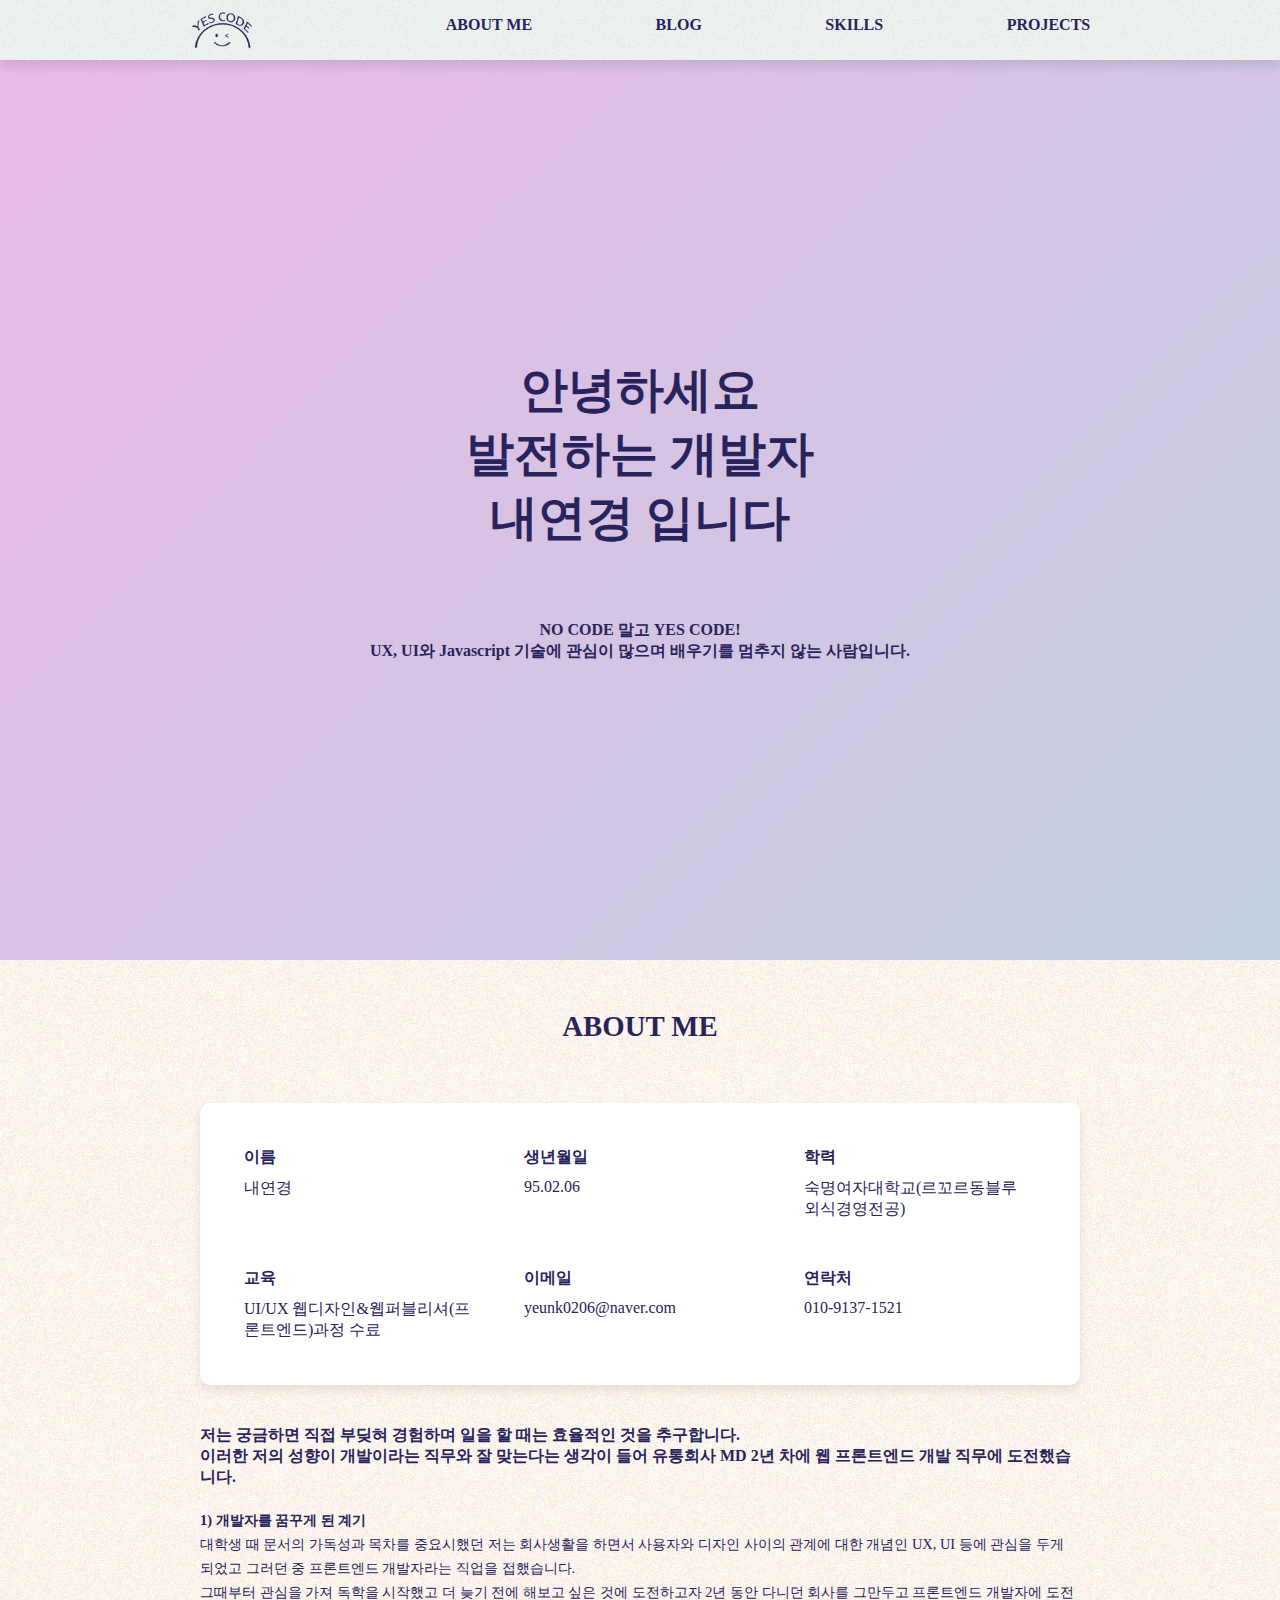
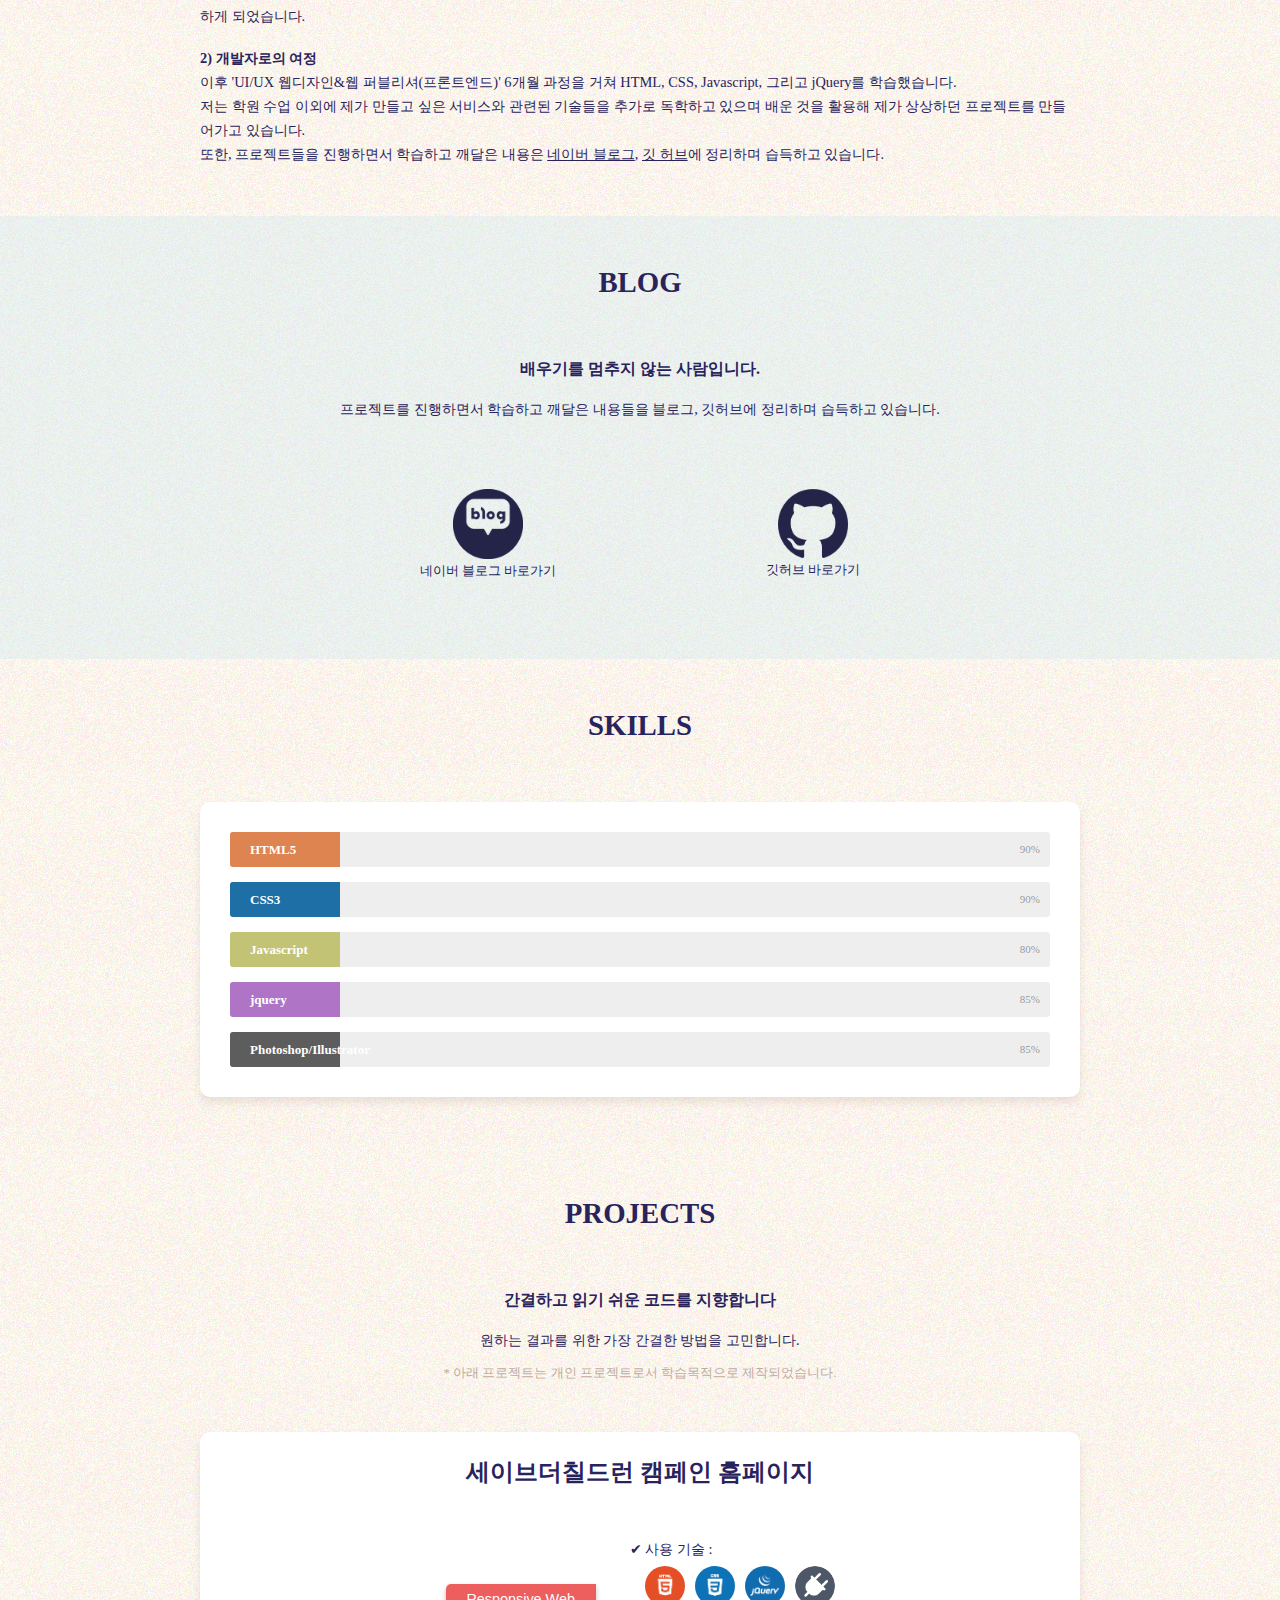
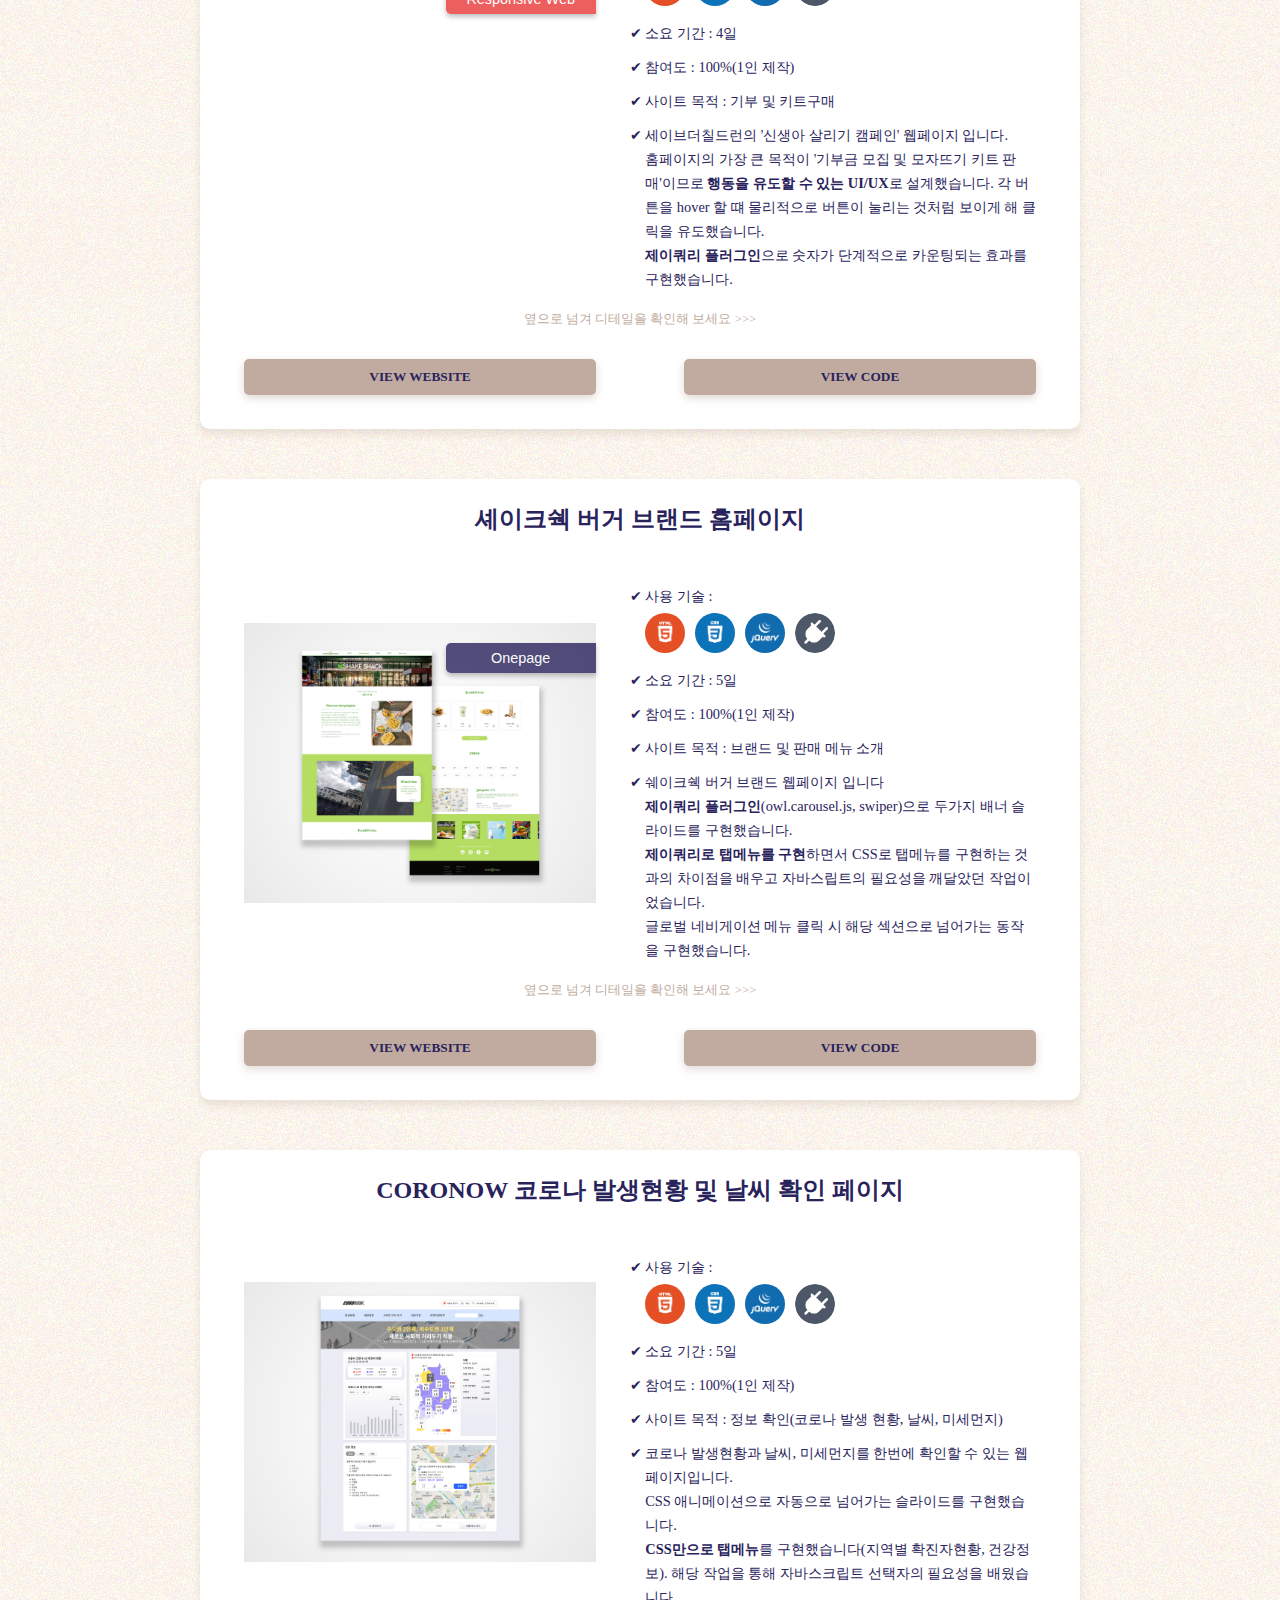
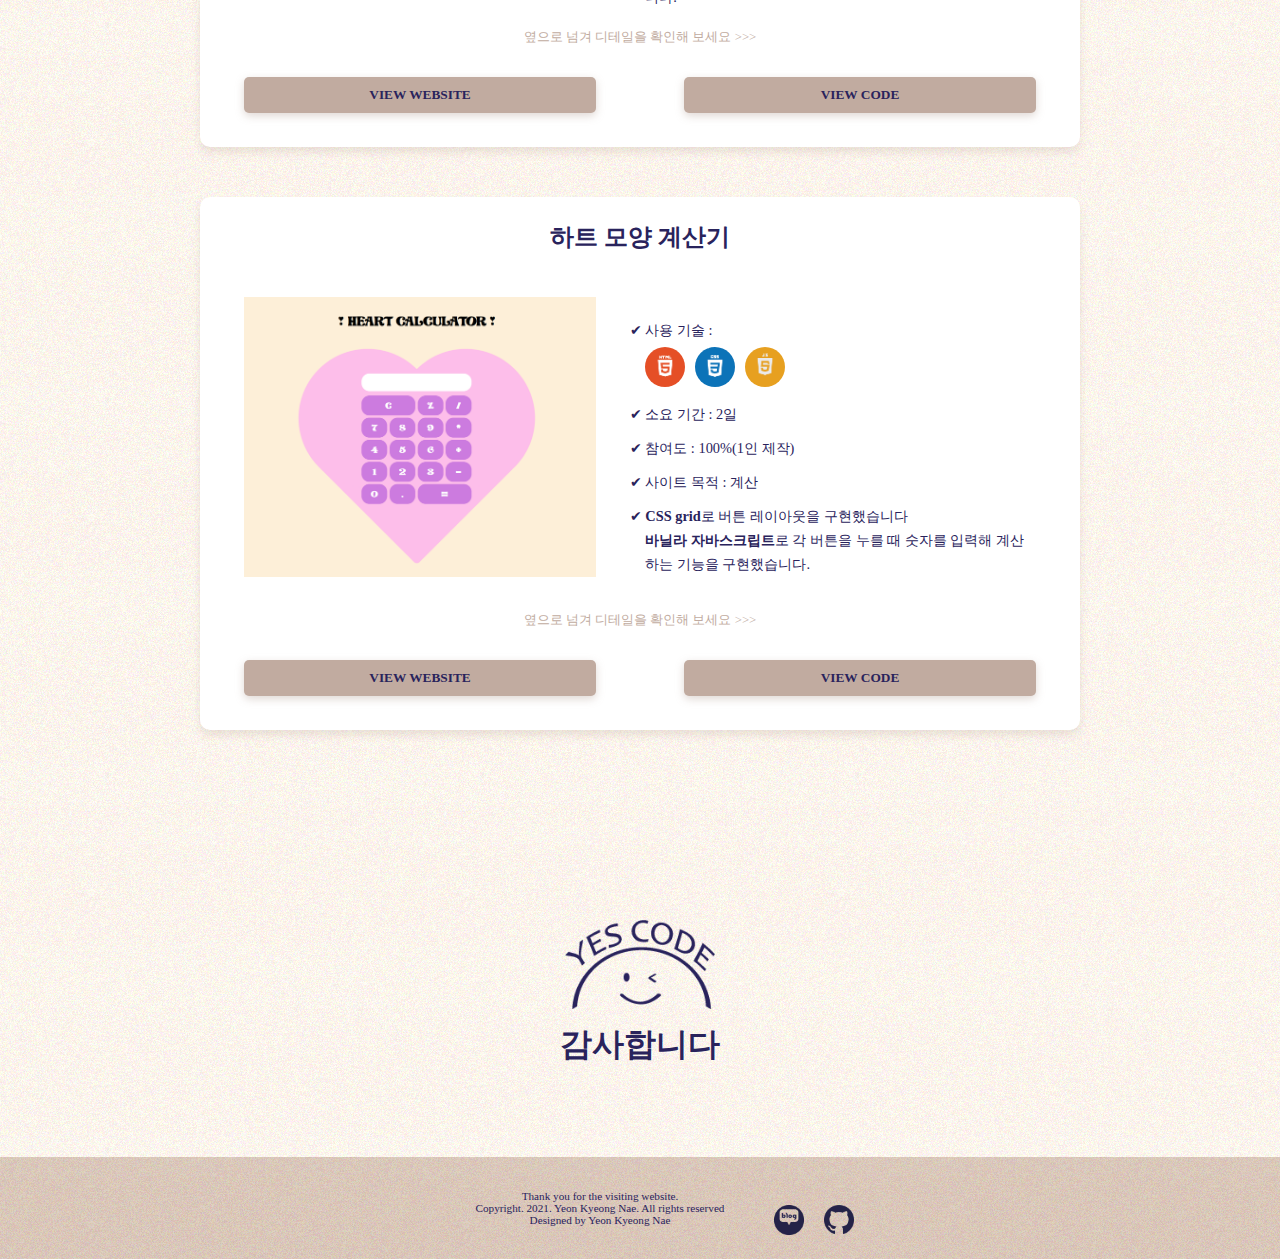
==== index.html @ 3fe2ea47 "Add files via upload" ====
<!DOCTYPE html>
<html lang="en">
<head>
    <meta charset="UTF-8">
    <meta http-equiv="X-UA-Compatible" content="IE=edge">
    <meta name="viewport" content="width=device-width, initial-scale=1.0">
    <title>YESCODE-Portfolio</title>
    <link rel="shortcut icon" href="img/logo/favicon.png">
    <link rel="stylesheet" href="css/header_footer.css">
    <link rel="stylesheet" href="css/style.css">
    <link rel="stylesheet" href="https://cdnjs.cloudflare.com/ajax/libs/font-awesome/5.8.2/css/all.min.css"/>
    <link rel="stylesheet" href="css/swiper-bundle.min.css">
</head>
<body>
    <header id="headerWrap">
		<nav id="gnbWrap">
			<a href="#"><img src="img/logo/logo.png" alt="logo" class="logo"></a>
			<ul id="gnb">
				<li><a href="#section1">ABOUT ME</a></li>
				<li><a href="#section2">BLOG</a></li>
				<li><a href="#section3">SKILLS</a></li>
				<li><a href="#section4">PROJECTS</a></li>
				<li class="hide"><a href="#section5">CONTACT</a></li>
			</ul>
			<div class="gnbBtn">
				<span></span>
				<span></span>
				<span></span>
			</div>
		</nav>
	</header>
    <main>
        <div class="hi">
            <div class="gradient sideY">
                <div class="text">
                    <h2>안녕하세요<br>발전하는 개발자<br>내연경 입니다</h2>
                    <h5>NO CODE 말고 YES CODE!<br>UX, UI와 Javascript 기술에 관심이 많으며 배우기를 멈추지 않는 사람입니다.</h5>
                </div>
            </div>
        </div>
        <section class="aboutMe" id="section1">
            <h3 class="sectionTitle">ABOUT ME</h3>
            <div class="aboutMeWrap">
                <ul class="aboutMeCon">
                    <li>
                        <ul class="aboutMeConText">
                            <li>이름</li>
                            <li>내연경</li>
                        </ul>
                    </li>
                    <li>
                        <ul class="aboutMeConText">
                            <li>생년월일</li>
                            <li>95.02.06</li>
                        </ul>
                    </li>
                    <li>
                        <ul class="aboutMeConText">
                            <li>학력</li>
                            <li>숙명여자대학교(르꼬르동블루 외식경영전공)</li>
                        </ul>
                    </li>
                    <li>
                        <ul class="aboutMeConText">
                            <li>교육</li>
                            <li>UI/UX 웹디자인&웹퍼블리셔(프론트엔드)과정 수료</li>
                        </ul>
                    </li>
                    <li>
                        <ul class="aboutMeConText">
                            <li>이메일</li>
                            <li>yeunk0206@naver.com</li>
                        </ul>
                    </li>
                    <li>
                        <ul class="aboutMeConText">
                            <li>연락처</li>
                            <li>010-9137-1521</li>
                        </ul>
                    </li>
                </ul>
            </div>
            <h4>저는 궁금하면 직접 부딪혀 경험하며 일을 할 때는 효율적인 것을 추구합니다.<br>
            이러한 저의 성향이 개발이라는 직무와 잘 맞는다는 생각이 들어 유통회사 MD 2년 차에 웹 프론트엔드 개발 직무에 도전했습니다.</h4>


                <h5>1) 개발자를 꿈꾸게 된 계기</h5>
                <p>대학생 때 문서의 가독성과 목차를 중요시했던 저는 회사생활을 하면서 사용자와 디자인 사이의 관계에 대한 개념인 UX, UI 등에 관심을 두게 되었고 그러던 중 프론트엔드 개발자라는 직업을 접했습니다.<br> 
                그때부터 관심을 가져 독학을 시작했고 더 늦기 전에 해보고 싶은 것에 도전하고자 2년 동안 다니던 회사를 그만두고 프론트엔드 개발자에 도전하게 되었습니다.</p> 
                <br>
                
                <h5>2) 개발자로의 여정</h5>
                <p>이후 'UI/UX 웹디자인&웹 퍼블리셔(프론트엔드)' 6개월 과정을 거쳐 HTML, CSS, Javascript, 그리고 jQuery를 학습했습니다.<br>
                저는 학원 수업 이외에 제가 만들고 싶은 서비스와 관련된 기술들을 추가로 독학하고 있으며 배운 것을 활용해 제가 상상하던 프로젝트를 만들어가고 있습니다.<br> 
                또한, 프로젝트들을 진행하면서 학습하고 깨달은 내용은 <a href="#">네이버 블로그</a>, <a href="#">깃 허브</a>에 정리하며 습득하고 있습니다.</p>

        </section>
        <section class="blog" id="section2">
            <h3 class="sectionTitle">BLOG</h3>
            <h4>배우기를 멈추지 않는 사람입니다.</h4>
            <p>프로젝트를 진행하면서 학습하고 깨달은 내용들을 블로그, 깃허브에 정리하며 습득하고 있습니다.</p>
            <ul class="blogLink">
                <li>
                    <a href="#">
                        <img src="img/logo/naverblog-logo.png" alt="naver blog logo">
                        <br>네이버 블로그 바로가기
                    </a>
                </li>
                <li>
                    <a href="#">
                        <img src="img/logo/github_logo.png" alt="github logo">
                        <br>깃허브 바로가기
                    </a>
                </li>
            </ul>
        </section>
        <section class="skills" id="section3">
            <h3 class="sectionTitle">SKILLS</h3>
            <section id="skillset">
                <div id="skills">
                    <div class="col-lg-6">
                   <div class="skillbar clearfix " data-percent="90%">
                       <div class="skillbar-title" style="background: #f8945a;"><span>HTML5</span></div>
                       <div class="skillbar-bar" style="background: #f3ac82;"></div>
                       <div class="skill-bar-percent">90%</div>
                   </div> <!-- End Skill Bar -->
                   
                   <div class="skillbar clearfix " data-percent="90%">
                       <div class="skillbar-title" style="background: rgb(33, 124, 184);"><span>CSS3</span></div>
                       <div class="skillbar-bar" style="background: #b2d7e0;"></div>
                       <div class="skill-bar-percent">90%</div>
                   </div> <!-- End Skill Bar -->
                   
                   <div class="skillbar clearfix " data-percent="80%">
                       <div class="skillbar-title" style="background: #dada84;"><span>Javascript</span></div>
                       <div class="skillbar-bar" style="background: #d8d8ae;"></div>
                       <div class="skill-bar-percent">80%</div>
                   </div> <!-- End Skill Bar -->
                   
                   <div class="skillbar clearfix " data-percent="85%">
                       <div class="skillbar-title" style="background: #c382dd;"><span>jquery</span></div>
                       <div class="skillbar-bar" style="background: #dbb8eb;"></div>
                       <div class="skill-bar-percent">85%</div>
                   </div> <!-- End Skill Bar -->
                     </div> <!-- end of column 1 -->
                     
                    <div class="col-lg-6">
                   <div class="skillbar clearfix " data-percent="85%">
                       <div class="skillbar-title" style="background: #696868;"><span>Photoshop/Illustrator</span></div>
                       <div class="skillbar-bar" style="background: #9c9b9b;"></div>
                       <div class="skill-bar-percent">85%</div>
                   </div> <!-- End Skill Bar -->
                </div>
            </section>
        </section>
        <section class="projects" id="section4">
            <h3 class="sectionTitle">PROJECTS</h3>
            <h4>간결하고 읽기 쉬운 코드를 지향합니다</h4>
            <p>원하는 결과를 위한 가장 간결한 방법을 고민합니다.</p>
            <p class="brown">* 아래 프로젝트는 개인 프로젝트로서 학습목적으로 제작되었습니다.</p>
            <div class="slideContainer">
                <h4>세이브더칠드런 캠페인 홈페이지</h4>
                <div class="swiper mySwiper">
                    <div class="swiper-wrapper">
                      <div class="swiper-slide">
                        <div class="slideCon">
                            <div class="slideImg tag"></div>
                            <div class="slideText">
                                <ul class="slideTextList">
                                    <li>사용 기술 :
                                        <ul class="skillist">
                                            <li class="tooltip html"><span class="tooltiptext">HTML5</span></li>
                                            <li class="tooltip css"><span class="tooltiptext">CSS3</span></li>
                                            <!-- <li class="tooltip js"><span class="tooltiptext">Javascript</span></li> -->
                                            <li class="tooltip jquery"><span class="tooltiptext">jQuery</span></li>
                                            <li class="tooltip plugin"><span class="tooltiptext">jQuery-Plugin</span></li>
                                        </ul>
                                    </li>
                                    <li>소요 기간 : 4일</li>
                                    <li>참여도 : 100%(1인 제작)</li>
                                    <li>사이트 목적 : 기부 및 키트구매</li>
                                    <li>
                                        세이브더칠드런의 '신생아 살리기 캠페인' 웹페이지 입니다.<br>
                                        홈페이지의 가장 큰 목적이 '기부금 모집 및 모자뜨기 키트 판매'이므로 <strong>행동을 유도할 수 있는 UI/UX</strong>로 설계했습니다. 각 버튼을 hover 할 떄 물리적으로 버튼이 눌리는 것처럼 보이게 해 클릭을 유도했습니다.<br><strong>제이쿼리 플러그인</strong>으로 숫자가 단계적으로 카운팅되는 효과를 구현했습니다.</li>
                                    </ul>
                                </div>
                            </div>
                            <p class="brown">옆으로 넘겨 디테일을 확인해 보세요 >>></p>
                      </div>
                      <div class="swiper-slide">
                        <div class="slideCon">
                            <div class="slideImg detail responsive"></div>
                            <div class="slideText">
                                <ul class="slideTextList">
                                    <li>컨셉: 아이, 어린이, 봉사, 기부</li>
                                    <li>'아이, 어린이'라는 컨셉에 맞게 원색을 사용했습니다.</li>
                                    <li>모자 뜨기 캠페인 시즌이 겨울이므로 따뜻함을 느낄 수 있는 베이지색 배경색으로 사용했습니다.</li>
                                    <li>모자뜨기 키트 구매 후 과정을 시각적으로 보여줌으로써 키트 구매 및 기부 유도했습니다.</li>
                                    <li>세부 페이지로의 전환이 용이하도록 메인 페이지 중간중간에 상세 페이지로 넘어가는 버튼을 넣었습니다.</li>
                                    <li>페이지가 많기 때문에 유지, 보수가 용이하도록 CSS파일을 나눠 제작했습니다.</li>
                                </ul>
                                </div>
                            </div>
                        </div>
                    </div>
                    <div class="slideBtn">
                        <button onclick="location.href='sub_page/savethechildren/index.html'">VIEW WEBSITE</button>
                        <button onclick="location.href='https://github.com/jasmine-my/save-the-chilren'">VIEW CODE</button>
                    </div>
                </div>
            </div>

            <div class="slideContainer">
                <h4>셰이크쉑 버거 브랜드 홈페이지</h4>
                <div class="swiper mySwiper">
                    <div class="swiper-wrapper">
                      <div class="swiper-slide">
                        <div class="slideCon">
                            <div class="slideImg onepage tag"></div>
                            <div class="slideText">
                                <ul class="slideTextList">
                                    <li>사용 기술 :
                                        <ul class="skillist">
                                            <li class="tooltip html"><span class="tooltiptext">HTML5</span></li>
                                            <li class="tooltip css"><span class="tooltiptext">CSS3</span></li>
                                            <li class="tooltip jquery"><span class="tooltiptext">jQuery</span></li>
                                            <li class="tooltip plugin"><span class="tooltiptext">jQuery-Plugin</span></li>
                                        </ul>
                                    </li>
                                    <li>소요 기간 : 5일</li>
                                    <li>참여도 : 100%(1인 제작)</li>
                                    <li>사이트 목적 : 브랜드 및 판매 메뉴 소개</li>
                                    <li>
                                        쉐이크쉑 버거 브랜드 웹페이지 입니다<br>
                                        <strong>제이쿼리 플러그인</strong>(owl.carousel.js, swiper)으로 두가지 배너 슬라이드를 구현했습니다.<br><strong>제이쿼리로 탭메뉴를 구현</strong>하면서 CSS로 탭메뉴를 구현하는 것과의 차이점을 배우고 자바스립트의 필요성을 깨달았던 작업이었습니다.<br>글로벌 네비게이션 메뉴 클릭 시 해당 섹션으로 넘어가는 동작을 구현했습니다.</li>
                                    </ul>
                                </div>
                            </div>
                            <p class="brown">옆으로 넘겨 디테일을 확인해 보세요 >>></p>
                      </div>
                      <div class="swiper-slide">
                        <div class="slideCon">
                            <ul class="colorP">
                                <h3>Color Pallete</h3>
                                <ul>
                                    <li><p>#54A431</p></li>
                                    <li><p>#B4DD5F</p></li>
                                    <li><p>#82807E</p></li>
                                    <li><p>#D1D1D1</p></li>
                                    <li><p>#070605</p></li>
                                    <li><p>#FFFFFF</p></li>
                                </ul>
                            </ul>
                            <div class="slideText">
                                <ul class="slideTextList">
                                    <li>컨셉: 신선함, 캐쥬얼, 5주년 프로모션</li>
                                    <li>메뉴, 매장 위치 등 사용자가 원하는 정보로의 접근이 용이하도록 원페이지로 구성했습니다. 네비게이션의 메뉴를 클릭하면 해당 섹션으로 넘어가도록 만들었습니다.</li>
                                    <li>신선함을 나타내는 브랜드 주요 색상에 맞춰 디자인했습니다.</li>
                                    <li>5주년 프로모션 홍보 섹션을 메뉴, 매장 위치 섹션 이전에 배치해 소비자가 프로모션에 노출될 수 있도록 설계했습니다.</li>
                                    <li>제이쿼리 함수로 배경 이미지를 자동배치했습니다.</li>
                                </ul>
                                </div>
                            </div>
                        </div>
                    </div>
                    <div class="slideBtn">
                        <button onclick="location.href='sub_page/shakeshack/index.html'">VIEW WEBSITE</button>
                        <button onclick="location.href='https://github.com/jasmine-my/shakeshack'">VIEW CODE</button>
                    </div>
                </div>
            </div>

            <div class="slideContainer">
                <h4>CORONOW 코로나 발생현황 및 날씨 확인 페이지</h4>
                <div class="swiper mySwiper">
                    <div class="swiper-wrapper">
                      <div class="swiper-slide">
                        <div class="slideCon">
                            <div class="slideImg"></div>
                            <div class="slideText">
                                <ul class="slideTextList">
                                    <li>사용 기술 :
                                        <ul class="skillist">
                                            <li class="tooltip html"><span class="tooltiptext">HTML5</span></li>
                                            <li class="tooltip css"><span class="tooltiptext">CSS3</span></li>
                                            <!-- <li class="tooltip js"><span class="tooltiptext">Javascript</span></li> -->
                                            <li class="tooltip jquery"><span class="tooltiptext">jQuery</span></li>
                                            <li class="tooltip plugin"><span class="tooltiptext">jQuery-Plugin</span></li>
                                        </ul>
                                    </li>
                                    <li>소요 기간 : 5일</li>
                                    <li>참여도 : 100%(1인 제작)</li>
                                    <li>사이트 목적 : 정보 확인(코로나 발생 현황, 날씨, 미세먼지)</li>
                                    <li>
                                        코로나 발생현황과 날씨, 미세먼지를 한번에 확인할 수 있는 웹페이지입니다.<br>
                                        CSS 애니메이션으로 자동으로 넘어가는 슬라이드를 구현했습니다.<br><strong>CSS만으로 탭메뉴</strong>를 구현했습니다(지역별 확진자현황, 건강정보). 해당 작업을 통해 자바스크립트 선택자의 필요성을 배웠습니다.</li>
                                    </ul>
                                </div>
                            </div>
                            <p class="brown">옆으로 넘겨 디테일을 확인해 보세요 >>></p>
                      </div>
                      <div class="swiper-slide">
                        <div class="slideCon">
                            <ul class="colorP">
                                <h3>Color Pallete</h3>
                                <ul>
                                    <li><p>#ECECF5</p></li>
                                    <li><p>#D6E6FF</p></li>
                                    <li><p>#C4D3E6</p></li>
                                    <li><p>#FF090B</p></li>
                                    <li><p>#E5DDF5</p></li>
                                    <li><p>#2C2C2C</p></li>
                                </ul>
                            </ul>
                            <div class="slideText">
                                <ul class="slideTextList">
                                    <img src="img/logo/coronowlogo.png" alt="project logo" style="width: 200px;" class="coronowlogo">
                                    <li>로고 디자인(CORONA + NOW)<br>코로나 현황은 물론 날씨, 미세먼지 현황도 함께 확인할 수 있다는 의미를 담아 로고를 디자인했습니다.</li>
                                    <li>정확한 정보 전달이 중요한 페이지이므로 신뢰감을 줄 수 있는 파란계열의 색상을 사용했습니다.</li>
                                </ul>
                                </div>
                            </div>
                        </div>
                    </div>
                    <div class="slideBtn">
                        <button onclick="location.href='sub_page/coronow/index.html'">VIEW WEBSITE</button>
                        <button onclick="location.href='https://github.com/jasmine-my/coronow'">VIEW CODE</button>
                    </div>
                </div>
            </div>


            <div class="slideContainer">
                <h4>하트 모양 계산기</h4>
                <div class="swiper mySwiper">
                    <div class="swiper-wrapper">
                      <div class="swiper-slide">
                        <div class="slideCon">
                            <div class="slideImg"></div>
                            <div class="slideText">
                                <ul class="slideTextList">
                                    <li>사용 기술 :
                                        <ul class="skillist">
                                            <li class="tooltip html"><span class="tooltiptext">HTML5</span></li>
                                            <li class="tooltip css"><span class="tooltiptext">CSS3</span></li>
                                            <li class="tooltip js"><span class="tooltiptext">Javascript</span></li>
                                        </ul>
                                    </li>
                                    <li>소요 기간 : 2일</li>
                                    <li>참여도 : 100%(1인 제작)</li>
                                    <li>사이트 목적 : 계산</li>
                                    <li><strong>CSS grid</strong>로 버튼 레이아웃을 구현했습니다 <br> <strong>바닐라 자바스크립트</strong>로 각 버튼을 누를 때 숫자를 입력해 계산하는 기능을 구현했습니다.</li>
                                </ul>
                            </div>
                        </div>
                        <p class="brown">옆으로 넘겨 디테일을 확인해 보세요 >>></p>
                      </div>
                      <div class="swiper-slide">
                        <div class="slideCon">
                            <div class="slideImg detail2"></div>
                            <div class="slideText">
                                <ul class="slideTextList">
                                    <li>컨셉: 빈티지</li>
                                    <li>바닐라 자바스크립트로 각 버튼에 역할을 부여해주었습니다.</li>
                                    <li>html 코드 안에 onclick 이라는 자바스크립트 속성으로 버튼을 연결 후 해당 버튼을 클릭하면 Output 창에 해당 하는 숫자나 기호가 string 형식으로 입력된 후, eval 함수로 문자열을 계산하는 로직으로 구성했습니다.</li>
                                    <li>가상선택자 after, before을 활용해 가운데 정사각형과 같은 크기의 도형을 만들어준 뒤 transform 속성으로 배치했습니다.</li>
                                </ul>
                                </div>
                            </div>
                        </div>
                    </div>
                    <div class="slideBtn">
                        <button onclick="location.href='sub_page/heartcalculate/index.html'">VIEW WEBSITE</button>
                        <button onclick="location.href='https://github.com/jasmine-my/heart-calculator'">VIEW CODE</button>
                    </div>
                </div>
            </div>
        </section>
        <section class="contact" id="section5">
            <h3 class="sectionTitle">CONTACT</h3>
            <p>궁금한 점이 있으시다면, 언제든지 아래 연락처로 연락 바랍니다.</p>
            <p>🖱️click & 📋copy</p>
            <ul class="contactList">
                <li class="copy"><i class="fas fa-envelope-square fa-lg"></i> yeunk0206@naver.com <input type="text" class="copyLink" value="yeunk0206@naver.com"></li>
                <li class="copy"><i class="fas fa-phone-square fa-lg"></i> 010-9137-1521 <input type="text" class="copyLink" value="010-9137-1521"></li>
            </ul>
        </section>
        <section class="thanks" id="">
            <div class="thanksWrap">
                <img src="img/logo/logo.png" alt="logo">
                <h2>감사합니다</h2>
            </div>
        </section>
    </main>
    <footer>
        <p>
            Thank you for the visiting website.<br>Copyright. 2021. Yeon Kyeong Nae. All rights reserved<br>Designed by Yeon Kyeong Nae
        </p>
        <ul class="blogLink">
            <li><a href="#"><img src="img/logo/naverblog-logo.png" alt="naver blog logo"></a></li>
            <li><a href="#"><img src="img/logo/github_logo.png" alt="github logo"></a></li>
        </ul>
    </footer>
    <script src="http://code.jquery.com/jquery-1.12.4.js"></script>
    <script>
            var offsetTop = $('#skills').offset().top;
            $(window).scroll(function() {
            var height = $(window).height();
            if($(window).scrollTop()+height > offsetTop) {
            jQuery('.skillbar').each(function(){
                jQuery(this).find('.skillbar-bar').animate({
                width:jQuery(this).attr('data-percent')
                },2000);
            });
            }
            });
    </script>
    <script src="js/portfolio.js"></script>
    <script src="js/swiper-bundle.js"></script>
    <script>
        var swiper = new Swiper(".mySwiper", {});
    </script>
</body>
</html>
---- css/header_footer.css ----
:root {
    --main-navy-color: #29235C;
    --main-brown-color: #c1aba0;
    --main-blue-color: #e6f4f7;
}
@import url('https://fonts.googleapis.com/css2?family=Noto+Sans+KR:wght@300;400;500;600;700&display=swap');
/*font-family: 'Noto Sans KR', sans-serif;*/
*{
    margin: 0;
    padding: 0;
    box-sizing: border-box;
}
li {
    list-style: none;
}
a {
    text-decoration: none;
    color: inherit;
}
body {
    background: url("../img/bg.png");
    color: var(--main-navy-color);
    min-width: 300px;
}

/*nav*/
#headerWrap {
    position: fixed;
    background: url("../img/bg_blue.png");
    width: 100%;
    height: 60px;
    z-index: 1000;
    box-shadow: 0 5px 10px rgba(41, 62, 63, 0.158);
}
.gnbWrap {
    max-width: 1200px;
    position: relative;
    padding: 0 100px;
}
.logo {
    position: absolute;
    top: 50%; 
    left: 50%;
    transform: translate(-50%,-50%);
    width: 60px;
}
#gnb {
    background: url("../img/bg_blue.png");
    position: absolute;
    top: 100%;
    right: 0;
    width: 100%;
    text-align: center;
    padding: 0 24px;
    display: none;
    box-shadow: 0 10px 8px rgba(41, 62, 63, 0.048);
}
#gnb li {
    padding: 16px;
    font-size: 1rem;
    font-weight: 600;
    position: relative;
}
#gnb li::after {
    content: "";
    width: 30%;
    height: 2px;
    background: var(--main-navy-color);
    position: absolute;
    bottom: 10px;
    left: 35%;
    transition: all 0.5s;
    opacity: 0;
    transform: translateX(-100%);
}
#gnb li:hover::after,
#gnb li.on::after {
    opacity: 1;
    transform: translateX(0);
}
.gnbBtn {
    position: absolute;
    top: 50%;
    left: 24px;
    transform: translateY(-50%);
    width: 30px;
    height: 30px;
    display: flex;
    flex-direction: column;
    justify-content: center;
    align-items: center;
    gap: 3px;
}
.gnbBtn span {
    width: 100%;
    height: 5px;
    background: var(--main-navy-color);
}
/*footer*/
footer {
    font-size: 0.7rem;
    padding: 24px;
    text-align: center;
    display: flex;
    flex-direction: column;
    justify-content: center;
    align-items: center;
    background: #c1aba0 url("../img/bg.png");
    position: relative;
}
footer .blogLink {
    display: flex;
    justify-content: space-around;
    gap: 20px;
    width: 100px;
    margin-top: 24px;
    width: 30px;
    height: 30px;
}
footer .blogLink img{
    width: 30px;
}

@media all and (min-width:640px) {
    .gnbBtn {
        display: none;
    }
    #gnb{
        display: flex;
        flex-direction: row;
        justify-content: space-around;
    }
    #gnb li::after {
        width: 70%;
        left: 15%;
    }
}

@media all and (min-width:780px) {
}
@media all and (min-width: 1024px) {
    #headerWrap {
        position: relative;
    }
    .gnbWrap {
        display: flex;
    }
    .logo{
        left: 15%;
        transform: translate(0,-50%);
    }
    #gnb {
        background: transparent;
        top: 0;
        right: 10%;
        padding: 0;
        width: 60%;
        box-shadow: none;
    }
    
    footer {
        flex-direction: row;
        gap: 50px;
    }
}
@media all and (min-width: 1280px) {
    #gnb li.hide {
        display: none;
    }
}
---- css/style.css ----
/*section1*/
.gradient {
    background-size: cover;
    width: 100%;
    height: 100vh;
    padding: 30px;
    text-align: center;
    display: flex;
    flex-direction: column;
    justify-content: center;
    align-items: center;
    overflow: hidden;
}
.gradient h2 {
    font-size: 2rem;
    line-height: 3rem;
    margin-bottom: 50px;
    z-index: 99;
}
.gradient h5 {
    z-index: 99;
}


.sideY {
    background-image: linear-gradient(-45deg, #f3ac82, #e5e5bc, #b2d7e0, #ebb8e6);
    background-size: 400% 400%;
    animation: gradient-animation 14s cubic-bezier(0.23, 0.5, 0.32, 0.5) infinite;
    -webkit-animation: gradient-animation 14s cubic-bezier(0.23, 0.5, 0.32, 0.5)
      infinite;
  }
  .sideY::before {
    content: "";
    position: absolute;
    inset: 0;
    width: 90%;
    height: 100%;
    background-image: linear-gradient(-45deg, #f3bfa1, #e5e5bc, #b2d7e0, #ebb8e6);
    background-size: 300% 300%;
    z-index: -1;
    transform: translateY(-5%) translateX(8%) scale(0.9);
    filter: blur(15px);
    -webkit-transform: translateY(-5%) translateX(8%) scale(0.9);
    -moz-transform: translateY(-5%) translateX(8%) scale(0.9);
    -ms-transform: translateY(-5%) translateX(8%) scale(0.9);
    -o-transform: translateY(-5%) translateX(8%) scale(0.9);
    animation: gradient-animation 14s cubic-bezier(0.23, 0.5, 0.32, 0.5) infinite;
    -webkit-animation: gradient-animation 14s cubic-bezier(0.23, 0.5, 0.32, 0.5)
      infinite;
    -webkit-filter: blur(15px);
  }
  @keyframes gradient-animation {
    0% {
      background-position: 0% 50%;
    }
    50% {
      background-position: 100% 50%;
    }
  
    100% {
      background-position: 0% 50%;
    }
  }

/*section total style*/
main {
    display: grid;
    grid-template-columns: repeat(4, 1fr);
    grid-auto-rows: minmax(200px, auto);
    grid-template-areas: 
        "section1 section1 section1 section1"
        "section2 section2 section2 section2"
        "section3 section3 section3 section3"
        "section4 section4 section4 section4"
        "section5 section5 section5 section5"
        "section6 section6 section6 section6"
        "section7 section7 section7 section7"
    ;
}
.hi {grid-area: section1;}
.aboutMe {grid-area: section2;}
.blog {grid-area: section3;}
.skills {grid-area: section4;}
.projects {grid-area: section5;}
.contact {grid-area: section6;}
.thanks {grid-area: section7;}



section {
    padding: 40px 24px;
}

.sectionTitle {
    text-align: center;
    font-size: 1.8rem;
    padding-bottom: 10px;
    margin-bottom: 50px;
    position: relative;
}
.sectionTitle::after {
    content: "";
    width: 200px;
    height: 2px;
    background: var(--main-navy-color);
    position: absolute;
    left: 50%;
    bottom: 0;
    transition: all 0.5s;
    opacity: 0;
    transform: translateX(-100%);
}
.sectionTitle.on::after {
    opacity: 1;
    transform: translateX(-50%);
} 

h4 {
    text-align: center;
    font-weight: 600;
    margin-bottom: 20px;
}
section p {
    font-size: 0.9rem;
    text-align: center;
}

/*section1*/
.aboutMe h4 {
    text-align: start;
}
.aboutMe h5 {
    font-size: 0.9em;
    line-height: 1.5rem;
}
.aboutMe p {
    text-align: start;
    font-weight: 500;
    line-height: 1.5rem;
}
.aboutMe a {
    text-decoration: underline;
}
.aboutMeWrap {
    background: #fff;
    border-radius: 10px;
    padding: 20px;
    margin-bottom: 40px;
    box-shadow: 0 5px 8px #c1aba04d;
}
.aboutMeCon>li {
    margin: 24px;
}
.aboutMeConText li:first-child {
    font-weight: 700;
    margin-bottom: 10px;
}
.aboutMeConText li:nth-of-type(2),
.aboutMeConText li:nth-of-type(3) {
    font-weight: 500;
}
/*section2*/
.blog {
    background: url("../img/bg_blue.png");
}
.blog .blogLink {
    height: 220px;
    margin-top: 40px;
    display: flex;
    flex-direction: column;
    align-items: center;
    justify-content: space-between;
}
.blog .blogLink li {
    text-align: center;
    font-size: 0.8rem;
}
.blog .blogLink img {
    width: 70px;
}

/*section3 skills*/
#skillset {
    background: #fff;
    padding: 30px 30px 15px 30px;
    border-radius: 10px;
    box-shadow: 0 5px 8px #c1aba04d;
}

.skillbar {
	position:relative;
	display:block;
	margin-bottom:15px;
	width:100%;
	background:#eee;
	height:35px;
	border-radius:3px;
	-moz-border-radius:3px;
	-webkit-border-radius:3px;
	-webkit-transition:0.4s linear;
	-moz-transition:0.4s linear;
	-ms-transition:0.4s linear;
	-o-transition:0.4s linear;
	transition:0.4s linear;
	-webkit-transition-property:width, background-color;
	-moz-transition-property:width, background-color;
	-ms-transition-property:width, background-color;
	-o-transition-property:width, background-color;
	transition-property:width, background-color;
}

.skillbar-title {
	position:absolute;
	top:0;
	left:0;
width:110px;
	font-weight:bold;
	font-size:13px;
	color:#ffffff;
	background:#6adcfa;
	-webkit-border-top-left-radius:3px;
	-webkit-border-bottom-left-radius:4px;
	-moz-border-radius-topleft:3px;
	-moz-border-radius-bottomleft:3px;
	border-top-left-radius:3px;
	border-bottom-left-radius:3px;
}

.skillbar-title span {
	display:block;
	background:rgba(0, 0, 0, 0.1);
	padding:0 20px;
	height:35px;
	line-height:35px;
	-webkit-border-top-left-radius:3px;
	-webkit-border-bottom-left-radius:3px;
	-moz-border-radius-topleft:3px;
	-moz-border-radius-bottomleft:3px;
	border-top-left-radius:3px;
	border-bottom-left-radius:3px;
}

.skillbar-bar {
	height:35px;
	width:0px;
	background:#6adcfa;
	border-radius:3px;
	-moz-border-radius:3px;
	-webkit-border-radius:3px;
}

.skill-bar-percent {
	position:absolute;
	right:10px;
	top:0;
	font-size:11px;
	height:35px;
	line-height:35px;
	color:#ffffff;
	color:rgba(0, 0, 0, 0.4);
}

/*section4*/
.brown {
    color: var(--main-brown-color);
    margin: 15px 0; 
    font-size: 0.8rem; 
}

/*swiper plugin*/

  .slideContainer {
    overflow: hidden;
    width: 100%;
    margin: 50px auto;
    background: #fff;
    border-radius: 10px;
    box-shadow: 0 5px 8px #c1aba04d;
    transition: all 0.5s;
    padding: 24px 0;
  }
  .swiper-slide {
    background: #fff;
    width: 100%;
    height: 100%;
    overflow: hidden;

    /* Center slide text vertically */
    display: flex;
    flex-direction: column;
    -webkit-box-pack: center;
    -ms-flex-pack: center;
    -webkit-justify-content: center;
    justify-content: center;
    -webkit-box-align: center;
    -ms-flex-align: center;
    -webkit-align-items: center;
    align-items: center;
  }
.slideContainer:hover {
    box-shadow: 0 5px 8px #c1aba0;
}

.slideCon {
    display: flex;
    flex-direction: column;
    justify-content: center;
    align-items: center;
}
.slideText {
    font-size: 0.8rem;
    margin-left: 10px;
    width: 80%;
}
.slideTextList>li{
    padding: 5px 0;
    list-style-type: "✔ ";
    line-height: 1.3rem;
}
.slideImg {
    width: 80%;
    height: 260px;
    background-position: center;
    background-repeat: no-repeat;
    background-size: cover;
    margin-bottom: 20px;
    position: relative;
}
.colorP {
    width: 60%;
    margin: 24px 24px 50px 24px;
    display: flex;
    flex-direction: column;
    justify-content: center;
    align-items: center;
}
.colorP ul {
    display: grid;
    grid-template-columns: repeat(3,1fr);
    gap: 50px 25px;
    margin-top: 24px;
}
.colorP ul li {
    width: 70px;
    height: 70px;
    border-radius: 50%;
    box-shadow: 0 3px 5px rgba(61, 74, 78, 0.26);
    text-align: center;
    position: relative;
}
.colorP ul li p {
    position: absolute;
    bottom: -30px;
    left: 50%;
    transform: translateX(-50%);
}
.tag::after {
    content: "Responsive Web";
    font-family: 'Noto Sans KR', sans-serif;
    font-size: 0.7rem;
    font-weight: 300;
    width: 100px;
    height: 25px;
    line-height: 25px;
    background: rgb(233, 55, 55);
    color: #fff;
    display: block;
    text-align: center;
    position: absolute;
    top: 20px;
    right: 0;
    box-shadow: 0 3px 5px rgba(1,1,1,0.3);
    border-radius: 5px 0 0 5px;
    opacity: 0.8;
}
.onepage::after {
    content: "Onepage";
    background: var(--main-navy-color);
}

/*projects skills and tooltips*/
.skillist {
    display: flex;
    gap: 15px;
    justify-content: start;
    font-size: 0.5rem;
    width: 100%;
    margin: 5px auto;
}
.skillist li {
    background: url("../img/programIcons.png") center center no-repeat;
    background-size: cover;
    border-radius: 50%;
    width: 40px;
    height: 40px;
}
.skillist li.html {background-position: 35%;}
.skillist li.css {background-position: 66%;}
.skillist li.jquery {background-position: 5%;}
.skillist li.js {background-position: 95%;}
.skillist li.plugin {
    background: url("../img/plugin.png") center center no-repeat;
    background-size: cover;
} 

.tooltip {
    position: relative;
  }
  
  /* Tooltip text */
  .tooltip .tooltiptext {
    visibility: hidden;
    width: 100px;
    background: var(--main-blue-color);
    color: var(--main-navy-color);
    border-radius: 5px;
    padding: 5px;
    text-align: center;
    opacity: .9;
   
    /* Position the tooltip text - see examples below! */
    position: absolute;
    top: 120%;
    left: -75%;
    z-index: 1;
  }
  
  /* Show the tooltip text when you mouse over the tooltip container */
  .tooltip:hover .tooltiptext {
    visibility: visible;
  }

.slideBtn {
    width: 100%;
    display: flex;
    justify-content: space-around;
    margin: 16px 0 10px 0;
}
.slideContainer button {
    width: 40%;
    padding: 10px;
    background: var(--main-brown-color);
    color: inherit;
    border: none;
    outline: none;
    font-family: inherit;
    font-weight: 600;
    box-shadow: 0 3px 8px #af9a9063;
    cursor: pointer;
    border-radius: 5px;
    transition: all 0.2s;
}
.slideContainer button:hover {
    box-shadow: 0 3px 8px #af9a90c2;
}

.coronowlogo {
    margin: 20px 0;
}

/*section6 contact*/
.contact {
    background: url("../img/bg_blue.png");
    overflow: hidden;
}
.contactList {
    display: flex;
    flex-direction: column;
    justify-content: center;
    align-items: center;
    font-size: 1.2rem;
}
.contactList li {
    text-align: center;
    padding-top: 40px;
    cursor: pointer;
    max-width: 400px;
    transition: all 0.2s;
}
.contactList li:hover {
    color: var(--main-brown-color);
}
.contact input {
    opacity: 0;
    position: absolute;
    left: -1000vh;
}
.contact p {
    padding-bottom: 10px;
}

/*section7 thanks*/
.thanks {
    display: flex;
    justify-content: center;
    align-items: center;
}
.thanksWrap {
    text-align: center;
    margin: 40px 0;
}
.thanksWrap img {
    width: 150px;
    margin-bottom: 10px;
}
.thanksWrap h2 {
    font-size: 2rem;
}

@media all and (min-width:640px) {
    .aboutMeCon {
        display: grid;
        grid-template-columns: repeat(2, 1fr);
    }

    .blog .blogLink {
        height: 150px;
        width: 50%;
        margin: 40px auto;
        margin-bottom: 0;
        flex-direction: row;
        justify-content: space-between;
    }

    .gradient h2 {
        font-size: 3rem;
        line-height: 4rem;
        margin-bottom: 70px;
    }
    .gradient h5 {
        font-size: 1rem;
    }

    .skillist {
        grid-gap: 10px;
        gap: 10px;
    }
    .skillist li {
        padding: 10px;
    }
    main>section {
        padding: 50px;
    }
}

@media all and (min-width:780px) {
    .slideContainer h4 {
        font-size: 1.5em;
        margin-bottom: 0px;
    }
    .slideCon {
        width: 100%;
        flex-direction: row;
        padding: 5% 5% 0 5%;
        gap: 5%
    }

    .slideImg {
        width: 45%;
        height: 280px;
    }
    .colorP {
        width: 45%;
    }
    .slideImg::after {
        font-size: 0.9rem;
        width: 150px;
        height: 30px;
        line-height: 30px;
        top: 20px;
    }

    .slideText {
        width: 50%;
    }

    main>section {
        padding: 50px 100px;
    }
}
@media all and (min-width: 1024px) {
    .projects .slideTextList li {
        font-size: 0.9rem;
        line-height: 1.5rem;
    }

    .aboutMeCon {
        display: grid;
        grid-template-columns: repeat(3, 1fr);
    }
}
@media all and (min-width: 1280px) {
    main {
        grid-template-areas: 
            "section1 section1 section1 section1"
            "section2 section2 section2 section2"
            "section3 section3 section3 section3"
            "section4 section4 section4 section4"
            "section5 section5 section5 section5"
            "section7 section7 section7 section7"
        ;
    }
    main>section {
        padding: 50px 250px;
    }

    main>section {
        padding: 50px 200px;
    }

    .contact {
        display: none;
        position: fixed;
        right: 20px;
        bottom: 20px;
        z-index: 999;
        width: 200px;
        border-radius: 20px;
        padding: 20px;
        box-shadow: 0 3px 10px #c1aba048;
    }
    .contact h3 {
        font-size: 1.5rem;
        margin-bottom: 20px;
    }
    .contact h3::after {
        display: none;
    }
    .contact p {
        font-size: 0.8rem;
    }
    .contact li {
        font-size: 0.8rem;
        padding: 0;
        padding-top: 20px;
    }

}
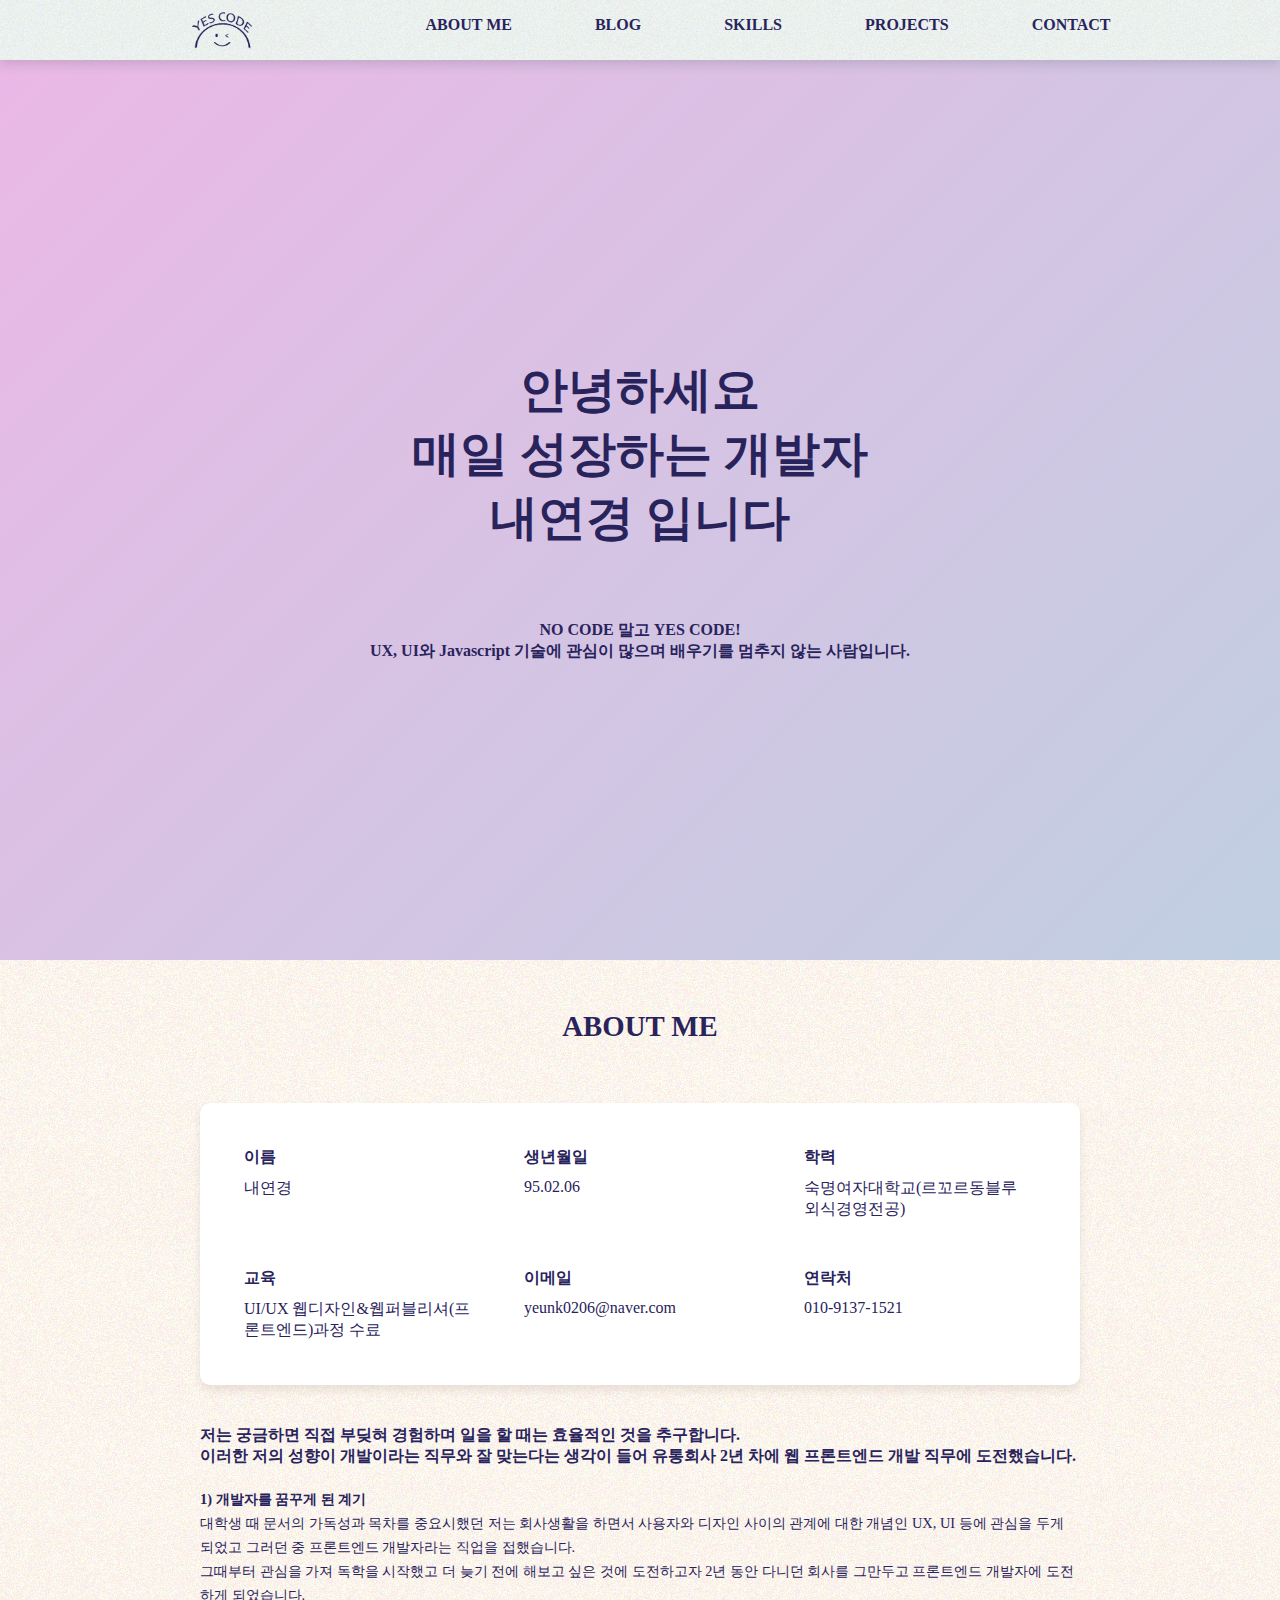
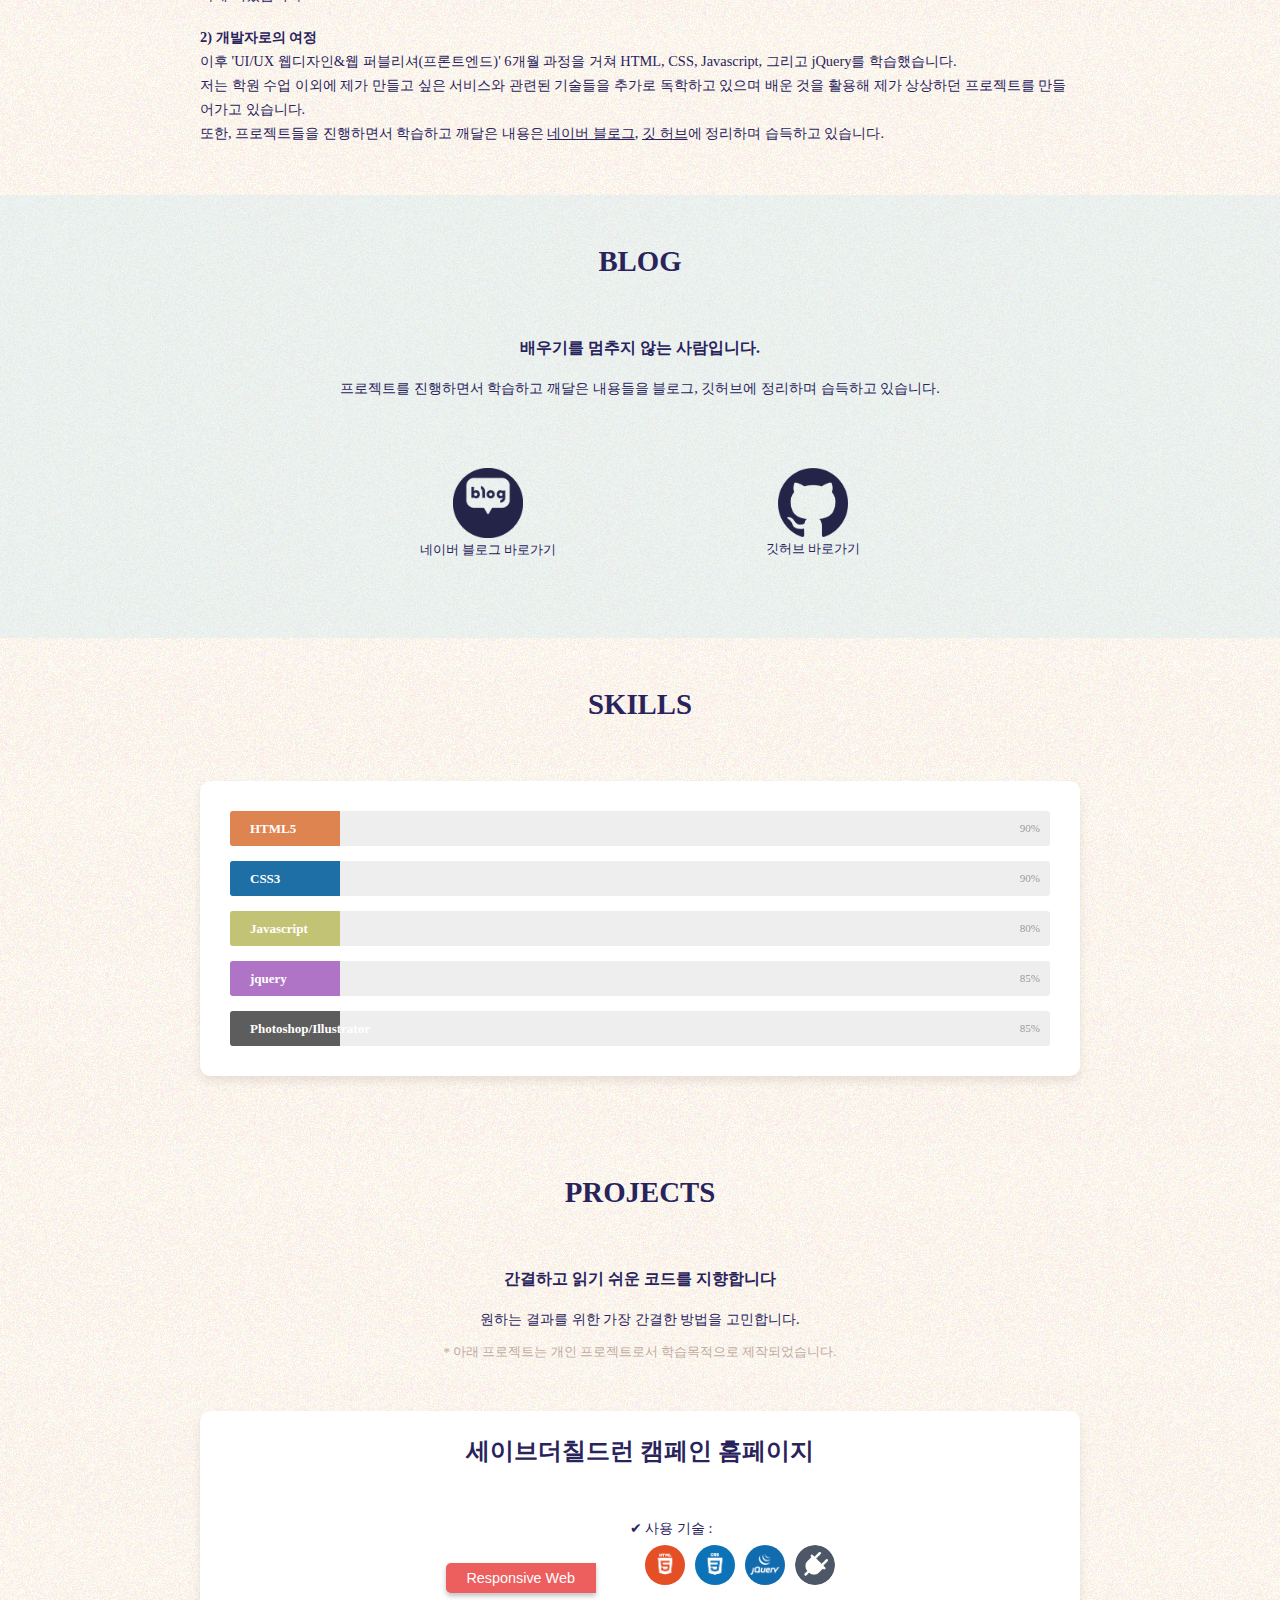
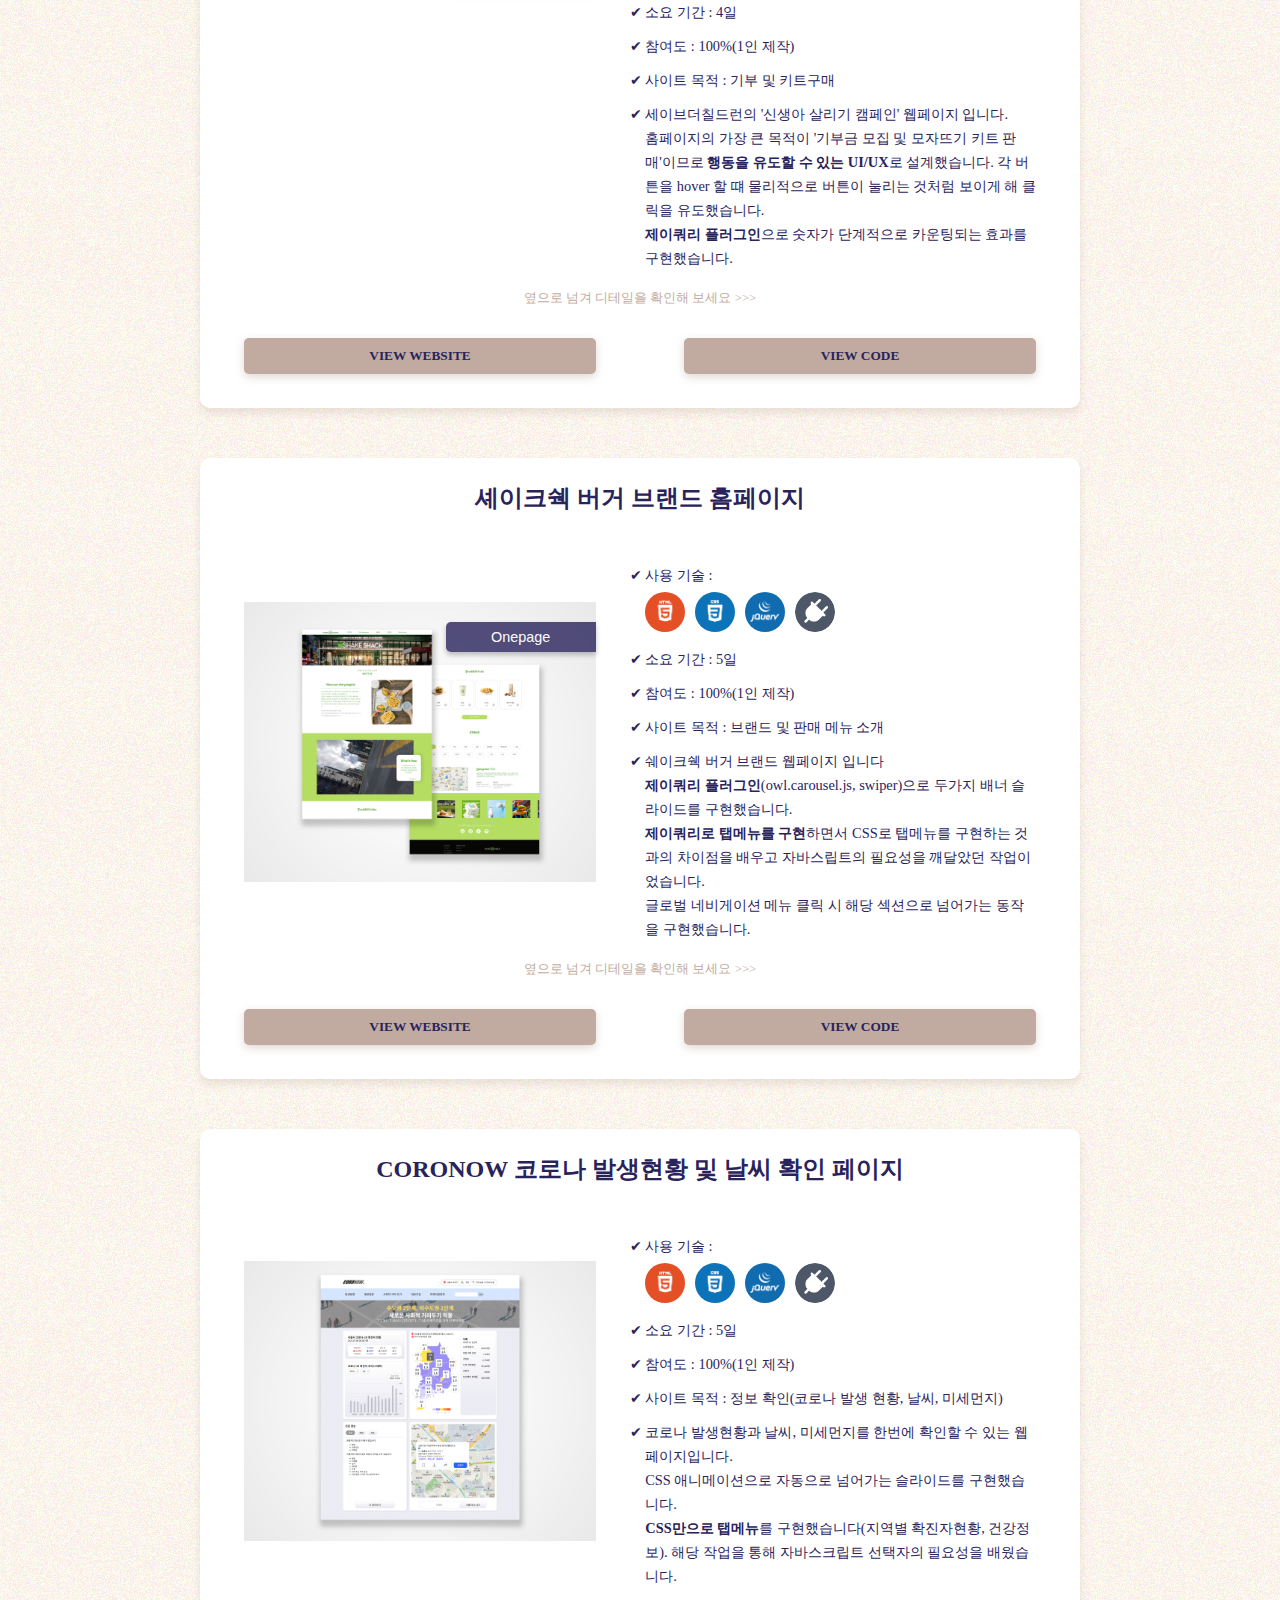
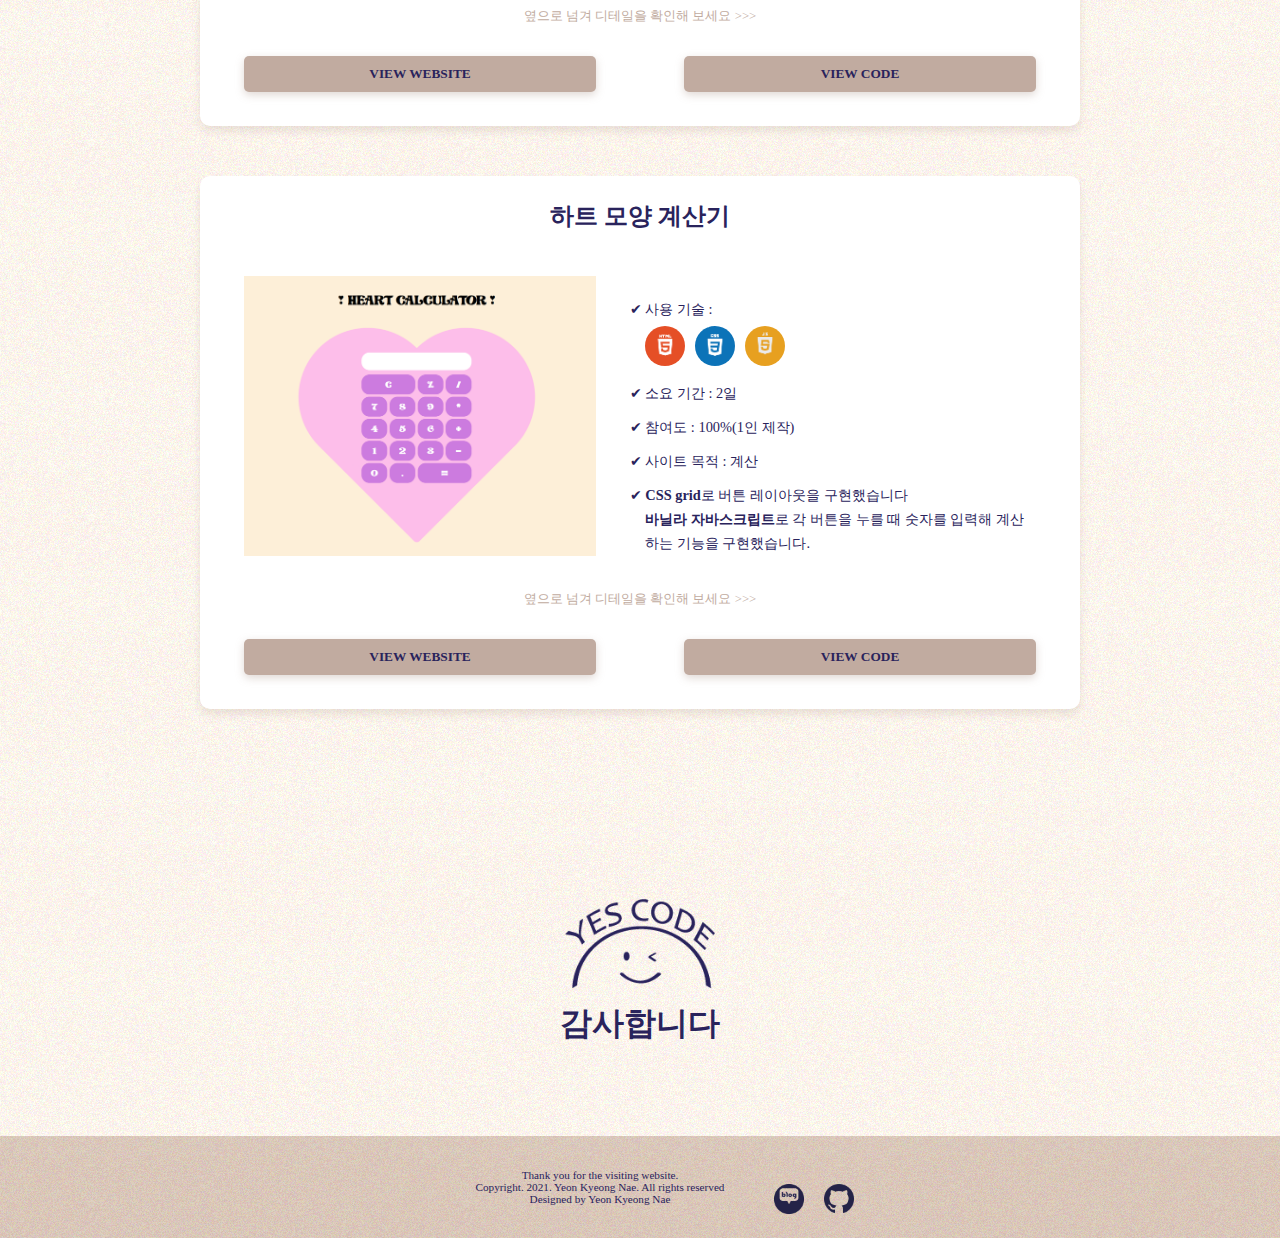
==== commit 9fd57759: "Update index.html" ====
--- a/index.html
+++ b/index.html
@@ -1,10 +1,10 @@
 <!DOCTYPE html>
-<html lang="en">
+<html lang="ko">
 <head>
     <meta charset="UTF-8">
     <meta http-equiv="X-UA-Compatible" content="IE=edge">
     <meta name="viewport" content="width=device-width, initial-scale=1.0">
-    <title>YESCODE-Portfolio</title>
+    <title>Nae Yeon Kyeong-Portfolio</title>
     <link rel="shortcut icon" href="img/logo/favicon.png">
     <link rel="stylesheet" href="css/header_footer.css">
     <link rel="stylesheet" href="css/style.css">
@@ -20,7 +20,7 @@
 				<li><a href="#section2">BLOG</a></li>
 				<li><a href="#section3">SKILLS</a></li>
 				<li><a href="#section4">PROJECTS</a></li>
-				<li class="hide"><a href="#section5">CONTACT</a></li>
+                <li><a href="#section5">CONTACT</a></li>
 			</ul>
 			<div class="gnbBtn">
 				<span></span>
@@ -33,7 +33,7 @@
         <div class="hi">
             <div class="gradient sideY">
                 <div class="text">
-                    <h2>안녕하세요<br>발전하는 개발자<br>내연경 입니다</h2>
+                    <h2>안녕하세요<br>매일 성장하는 개발자<br>내연경 입니다</h2>
                     <h5>NO CODE 말고 YES CODE!<br>UX, UI와 Javascript 기술에 관심이 많으며 배우기를 멈추지 않는 사람입니다.</h5>
                 </div>
             </div>
@@ -80,19 +80,21 @@
                     </li>
                 </ul>
             </div>
-            <h4>저는 궁금하면 직접 부딪혀 경험하며 일을 할 때는 효율적인 것을 추구합니다.<br>
-            이러한 저의 성향이 개발이라는 직무와 잘 맞는다는 생각이 들어 유통회사 MD 2년 차에 웹 프론트엔드 개발 직무에 도전했습니다.</h4>
-
-
-                <h5>1) 개발자를 꿈꾸게 된 계기</h5>
-                <p>대학생 때 문서의 가독성과 목차를 중요시했던 저는 회사생활을 하면서 사용자와 디자인 사이의 관계에 대한 개념인 UX, UI 등에 관심을 두게 되었고 그러던 중 프론트엔드 개발자라는 직업을 접했습니다.<br> 
-                그때부터 관심을 가져 독학을 시작했고 더 늦기 전에 해보고 싶은 것에 도전하고자 2년 동안 다니던 회사를 그만두고 프론트엔드 개발자에 도전하게 되었습니다.</p> 
-                <br>
-                
-                <h5>2) 개발자로의 여정</h5>
-                <p>이후 'UI/UX 웹디자인&웹 퍼블리셔(프론트엔드)' 6개월 과정을 거쳐 HTML, CSS, Javascript, 그리고 jQuery를 학습했습니다.<br>
-                저는 학원 수업 이외에 제가 만들고 싶은 서비스와 관련된 기술들을 추가로 독학하고 있으며 배운 것을 활용해 제가 상상하던 프로젝트를 만들어가고 있습니다.<br> 
-                또한, 프로젝트들을 진행하면서 학습하고 깨달은 내용은 <a href="#">네이버 블로그</a>, <a href="#">깃 허브</a>에 정리하며 습득하고 있습니다.</p>
+            <div class="aboutMeText">
+                <h4>저는 궁금하면 직접 부딪혀 경험하며 일을 할 때는 효율적인 것을 추구합니다.<br>
+                이러한 저의 성향이 개발이라는 직무와 잘 맞는다는 생각이 들어 유통회사 2년 차에 웹 프론트엔드 개발 직무에 도전했습니다.</h4>
+    
+    
+                    <h5>1) 개발자를 꿈꾸게 된 계기</h5>
+                    <p>대학생 때 문서의 가독성과 목차를 중요시했던 저는 회사생활을 하면서 사용자와 디자인 사이의 관계에 대한 개념인 UX, UI 등에 관심을 두게 되었고 그러던 중 프론트엔드 개발자라는 직업을 접했습니다.<br> 
+                    그때부터 관심을 가져 독학을 시작했고 더 늦기 전에 해보고 싶은 것에 도전하고자 2년 동안 다니던 회사를 그만두고 프론트엔드 개발자에 도전하게 되었습니다.</p> 
+                    <br>
+                    
+                    <h5>2) 개발자로의 여정</h5>
+                    <p>이후 'UI/UX 웹디자인&웹 퍼블리셔(프론트엔드)' 6개월 과정을 거쳐 HTML, CSS, Javascript, 그리고 jQuery를 학습했습니다.<br>
+                    저는 학원 수업 이외에 제가 만들고 싶은 서비스와 관련된 기술들을 추가로 독학하고 있으며 배운 것을 활용해 제가 상상하던 프로젝트를 만들어가고 있습니다.<br> 
+                    또한, 프로젝트들을 진행하면서 학습하고 깨달은 내용은 <a href="https://blog.naver.com/yeunk0206" target="_blank">네이버 블로그</a>, <a href="https://github.com/jasmine-my" target="_blank">깃 허브</a>에 정리하며 습득하고 있습니다.</p>
+            </div>
 
         </section>
         <section class="blog" id="section2">
@@ -101,13 +103,13 @@
             <p>프로젝트를 진행하면서 학습하고 깨달은 내용들을 블로그, 깃허브에 정리하며 습득하고 있습니다.</p>
             <ul class="blogLink">
                 <li>
-                    <a href="#">
+                    <a href="https://blog.naver.com/yeunk0206" target="_blank">
                         <img src="img/logo/naverblog-logo.png" alt="naver blog logo">
                         <br>네이버 블로그 바로가기
                     </a>
                 </li>
                 <li>
-                    <a href="#">
+                    <a href="https://github.com/jasmine-my" target="_blank">
                         <img src="img/logo/github_logo.png" alt="github logo">
                         <br>깃허브 바로가기
                     </a>
@@ -116,42 +118,42 @@
         </section>
         <section class="skills" id="section3">
             <h3 class="sectionTitle">SKILLS</h3>
-            <section id="skillset">
+            <div id="skillset">
                 <div id="skills">
                     <div class="col-lg-6">
-                   <div class="skillbar clearfix " data-percent="90%">
-                       <div class="skillbar-title" style="background: #f8945a;"><span>HTML5</span></div>
-                       <div class="skillbar-bar" style="background: #f3ac82;"></div>
-                       <div class="skill-bar-percent">90%</div>
-                   </div> <!-- End Skill Bar -->
-                   
-                   <div class="skillbar clearfix " data-percent="90%">
-                       <div class="skillbar-title" style="background: rgb(33, 124, 184);"><span>CSS3</span></div>
-                       <div class="skillbar-bar" style="background: #b2d7e0;"></div>
-                       <div class="skill-bar-percent">90%</div>
-                   </div> <!-- End Skill Bar -->
-                   
-                   <div class="skillbar clearfix " data-percent="80%">
-                       <div class="skillbar-title" style="background: #dada84;"><span>Javascript</span></div>
-                       <div class="skillbar-bar" style="background: #d8d8ae;"></div>
-                       <div class="skill-bar-percent">80%</div>
-                   </div> <!-- End Skill Bar -->
-                   
-                   <div class="skillbar clearfix " data-percent="85%">
-                       <div class="skillbar-title" style="background: #c382dd;"><span>jquery</span></div>
-                       <div class="skillbar-bar" style="background: #dbb8eb;"></div>
-                       <div class="skill-bar-percent">85%</div>
-                   </div> <!-- End Skill Bar -->
-                     </div> <!-- end of column 1 -->
-                     
-                    <div class="col-lg-6">
-                   <div class="skillbar clearfix " data-percent="85%">
-                       <div class="skillbar-title" style="background: #696868;"><span>Photoshop/Illustrator</span></div>
-                       <div class="skillbar-bar" style="background: #9c9b9b;"></div>
-                       <div class="skill-bar-percent">85%</div>
-                   </div> <!-- End Skill Bar -->
-                </div>
-            </section>
+                        <div class="skillbar clearfix " data-percent="90%">
+                            <div class="skillbar-title" style="background: #f8945a;"><span>HTML5</span></div>
+                            <div class="skillbar-bar" style="background: #f3ac82;"></div>
+                            <div class="skill-bar-percent">90%</div>
+                        </div> <!-- End Skill Bar -->
+                        
+                        <div class="skillbar clearfix " data-percent="90%">
+                            <div class="skillbar-title" style="background: rgb(33, 124, 184);"><span>CSS3</span></div>
+                            <div class="skillbar-bar" style="background: #b2d7e0;"></div>
+                            <div class="skill-bar-percent">90%</div>
+                        </div> <!-- End Skill Bar -->
+                        
+                        <div class="skillbar clearfix " data-percent="80%">
+                            <div class="skillbar-title" style="background: #dada84;"><span>Javascript</span></div>
+                            <div class="skillbar-bar" style="background: #d8d8ae;"></div>
+                            <div class="skill-bar-percent">80%</div>
+                        </div> <!-- End Skill Bar -->
+                        
+                        <div class="skillbar clearfix " data-percent="85%">
+                            <div class="skillbar-title" style="background: #c382dd;"><span>jquery</span></div>
+                            <div class="skillbar-bar" style="background: #dbb8eb;"></div>
+                            <div class="skill-bar-percent">85%</div>
+                        </div> <!-- End Skill Bar -->
+                    
+                        <div class="skillbar clearfix " data-percent="85%">
+                            <div class="skillbar-title" style="background: #696868;"><span>Photoshop/Illustrator</span></div>
+                            <div class="skillbar-bar" style="background: #9c9b9b;"></div>
+                            <div class="skill-bar-percent">85%</div>
+                        </div> <!-- End Skill Bar -->
+
+                    </div> <!-- end of column 1 -->
+                </div>
+            </div>
         </section>
         <section class="projects" id="section4">
             <h3 class="sectionTitle">PROJECTS</h3>
@@ -204,8 +206,8 @@
                         </div>
                     </div>
                     <div class="slideBtn">
-                        <button onclick="location.href='sub_page/savethechildren/index.html'">VIEW WEBSITE</button>
-                        <button onclick="location.href='https://github.com/jasmine-my/save-the-chilren'">VIEW CODE</button>
+                        <button onclick="window.open('sub_page/savethechildren/index.html')">VIEW WEBSITE</button>
+                        <button onclick="window.open('https://github.com/jasmine-my/save-the-chilren')">VIEW CODE</button>
                     </div>
                 </div>
             </div>
@@ -240,7 +242,7 @@
                       </div>
                       <div class="swiper-slide">
                         <div class="slideCon">
-                            <ul class="colorP">
+                            <div class="colorP">
                                 <h3>Color Pallete</h3>
                                 <ul>
                                     <li><p>#54A431</p></li>
@@ -250,7 +252,7 @@
                                     <li><p>#070605</p></li>
                                     <li><p>#FFFFFF</p></li>
                                 </ul>
-                            </ul>
+                            </div>
                             <div class="slideText">
                                 <ul class="slideTextList">
                                     <li>컨셉: 신선함, 캐쥬얼, 5주년 프로모션</li>
@@ -264,8 +266,8 @@
                         </div>
                     </div>
                     <div class="slideBtn">
-                        <button onclick="location.href='sub_page/shakeshack/index.html'">VIEW WEBSITE</button>
-                        <button onclick="location.href='https://github.com/jasmine-my/shakeshack'">VIEW CODE</button>
+                        <button onclick="window.open('sub_page/shakeshack/index.html')">VIEW WEBSITE</button>
+                        <button onclick="window.open('https://github.com/jasmine-my/shakeshack')">VIEW CODE</button>
                     </div>
                 </div>
             </div>
@@ -301,7 +303,7 @@
                       </div>
                       <div class="swiper-slide">
                         <div class="slideCon">
-                            <ul class="colorP">
+                            <div class="colorP">
                                 <h3>Color Pallete</h3>
                                 <ul>
                                     <li><p>#ECECF5</p></li>
@@ -311,10 +313,10 @@
                                     <li><p>#E5DDF5</p></li>
                                     <li><p>#2C2C2C</p></li>
                                 </ul>
-                            </ul>
-                            <div class="slideText">
-                                <ul class="slideTextList">
-                                    <img src="img/logo/coronowlogo.png" alt="project logo" style="width: 200px;" class="coronowlogo">
+                            </div>
+                            <div class="slideText">
+                                <ul class="slideTextList">
+                                    <li class="coronowlogo"><img src="img/logo/coronowlogo.png" alt="project logo" style="width: 200px;"></li>
                                     <li>로고 디자인(CORONA + NOW)<br>코로나 현황은 물론 날씨, 미세먼지 현황도 함께 확인할 수 있다는 의미를 담아 로고를 디자인했습니다.</li>
                                     <li>정확한 정보 전달이 중요한 페이지이므로 신뢰감을 줄 수 있는 파란계열의 색상을 사용했습니다.</li>
                                 </ul>
@@ -323,8 +325,8 @@
                         </div>
                     </div>
                     <div class="slideBtn">
-                        <button onclick="location.href='sub_page/coronow/index.html'">VIEW WEBSITE</button>
-                        <button onclick="location.href='https://github.com/jasmine-my/coronow'">VIEW CODE</button>
+                        <button onclick="window.open('sub_page/coronow/index.html')">VIEW WEBSITE</button>
+                        <button onclick="window.open('https://github.com/jasmine-my/coronow')">VIEW CODE</button>
                     </div>
                 </div>
             </div>
@@ -370,8 +372,8 @@
                         </div>
                     </div>
                     <div class="slideBtn">
-                        <button onclick="location.href='sub_page/heartcalculate/index.html'">VIEW WEBSITE</button>
-                        <button onclick="location.href='https://github.com/jasmine-my/heart-calculator'">VIEW CODE</button>
+                        <button onclick="window.open('sub_page/heartcalculate/index.html')">VIEW WEBSITE</button>
+                        <button onclick="window.open('https://github.com/jasmine-my/heart-calculator')">VIEW CODE</button>
                     </div>
                 </div>
             </div>
@@ -385,7 +387,7 @@
                 <li class="copy"><i class="fas fa-phone-square fa-lg"></i> 010-9137-1521 <input type="text" class="copyLink" value="010-9137-1521"></li>
             </ul>
         </section>
-        <section class="thanks" id="">
+        <section class="thanks">
             <div class="thanksWrap">
                 <img src="img/logo/logo.png" alt="logo">
                 <h2>감사합니다</h2>
@@ -397,8 +399,8 @@
             Thank you for the visiting website.<br>Copyright. 2021. Yeon Kyeong Nae. All rights reserved<br>Designed by Yeon Kyeong Nae
         </p>
         <ul class="blogLink">
-            <li><a href="#"><img src="img/logo/naverblog-logo.png" alt="naver blog logo"></a></li>
-            <li><a href="#"><img src="img/logo/github_logo.png" alt="github logo"></a></li>
+            <li><a href="https://blog.naver.com/yeunk0206" target="_blank"><img src="img/logo/naverblog-logo.png" alt="naver blog logo"></a></li>
+            <li><a href="https://github.com/jasmine-my" target="_blank"><img src="img/logo/github_logo.png" alt="github logo"></a></li>
         </ul>
     </footer>
     <script src="http://code.jquery.com/jquery-1.12.4.js"></script>
@@ -421,4 +423,4 @@
         var swiper = new Swiper(".mySwiper", {});
     </script>
 </body>
-</html>+</html>
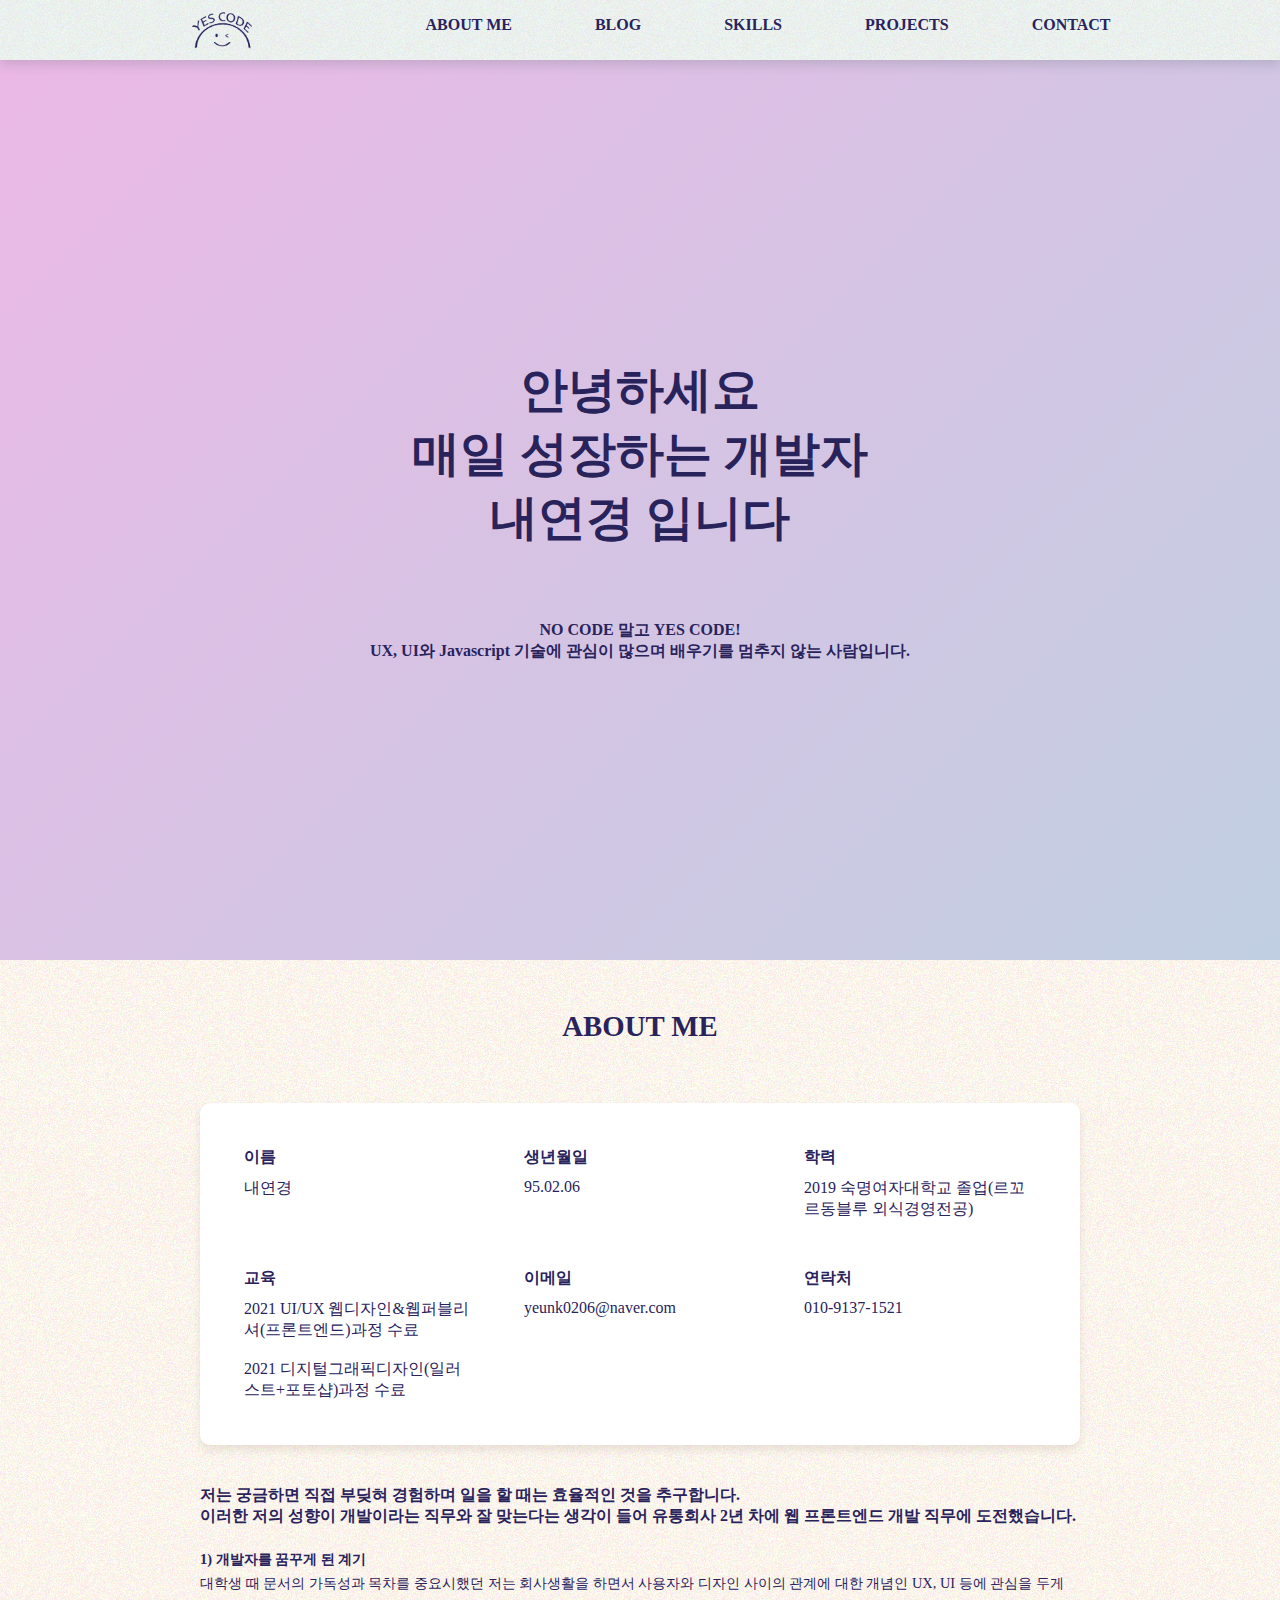
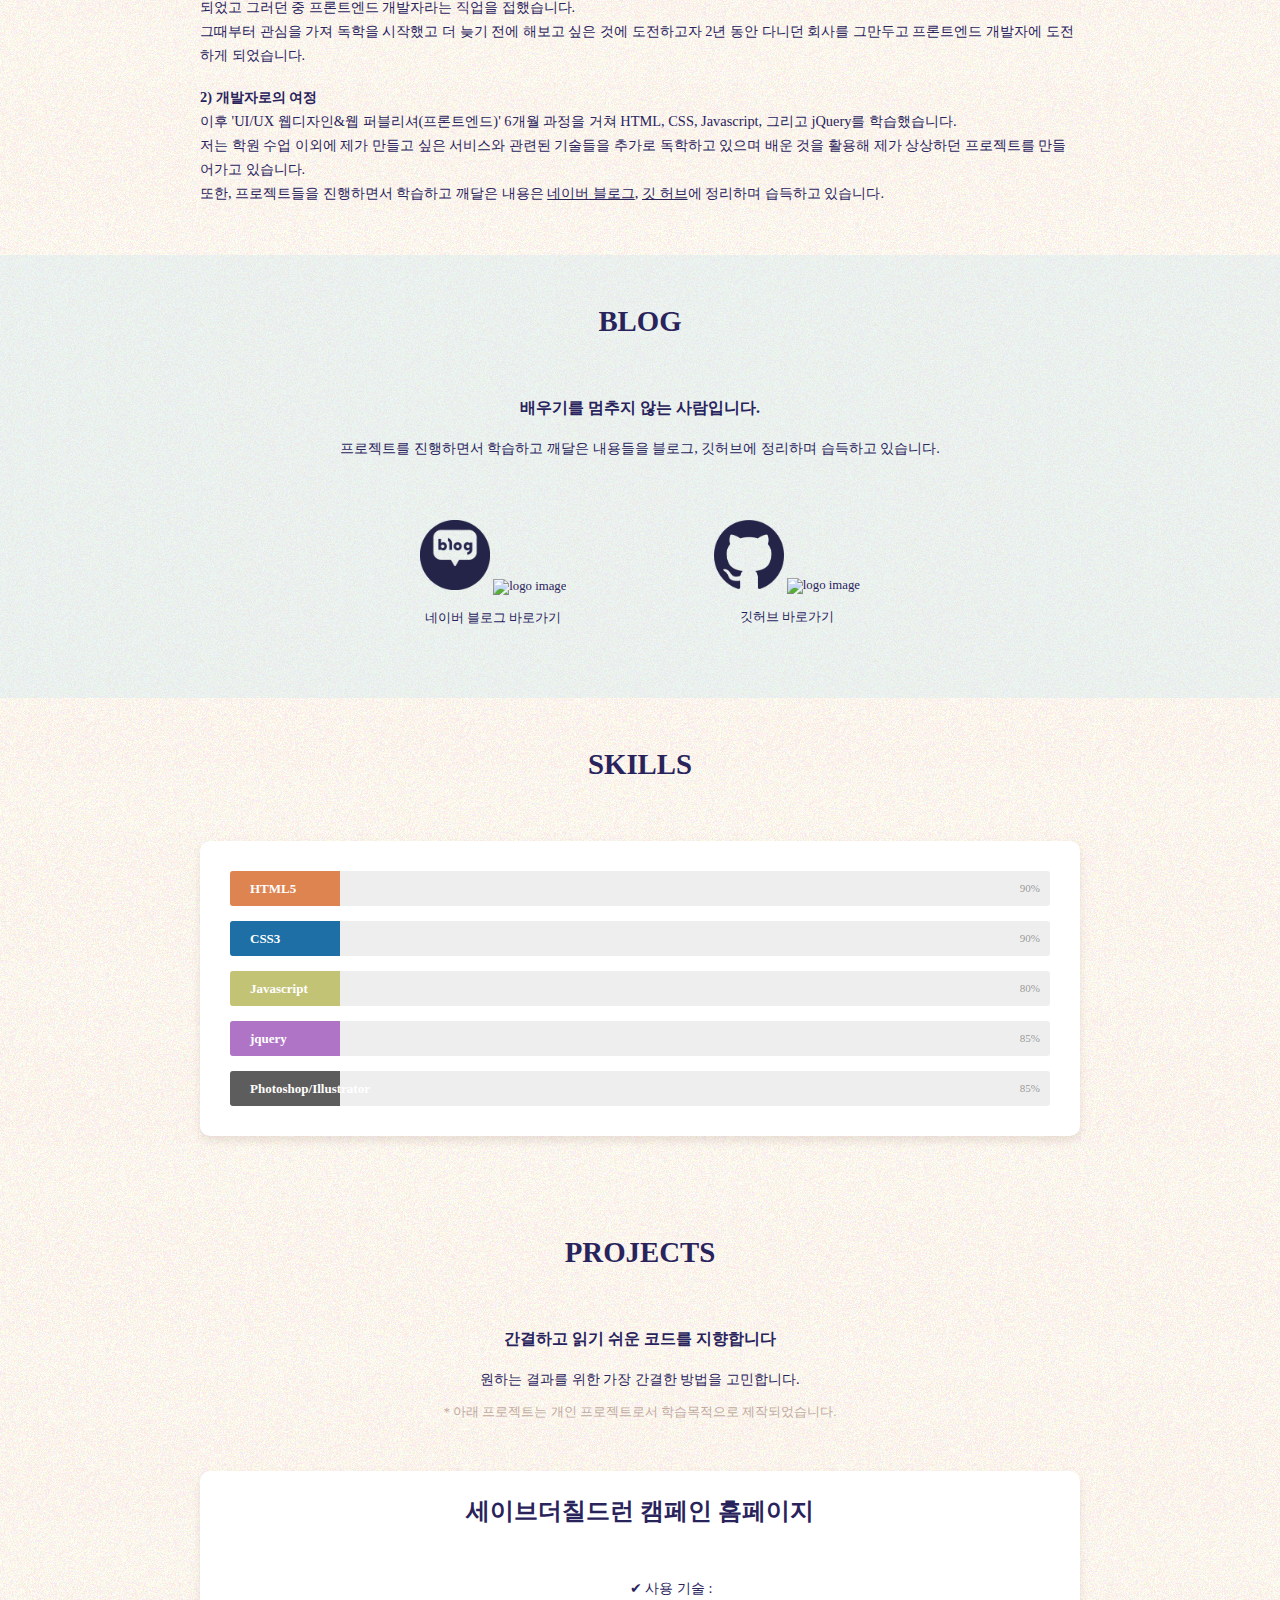
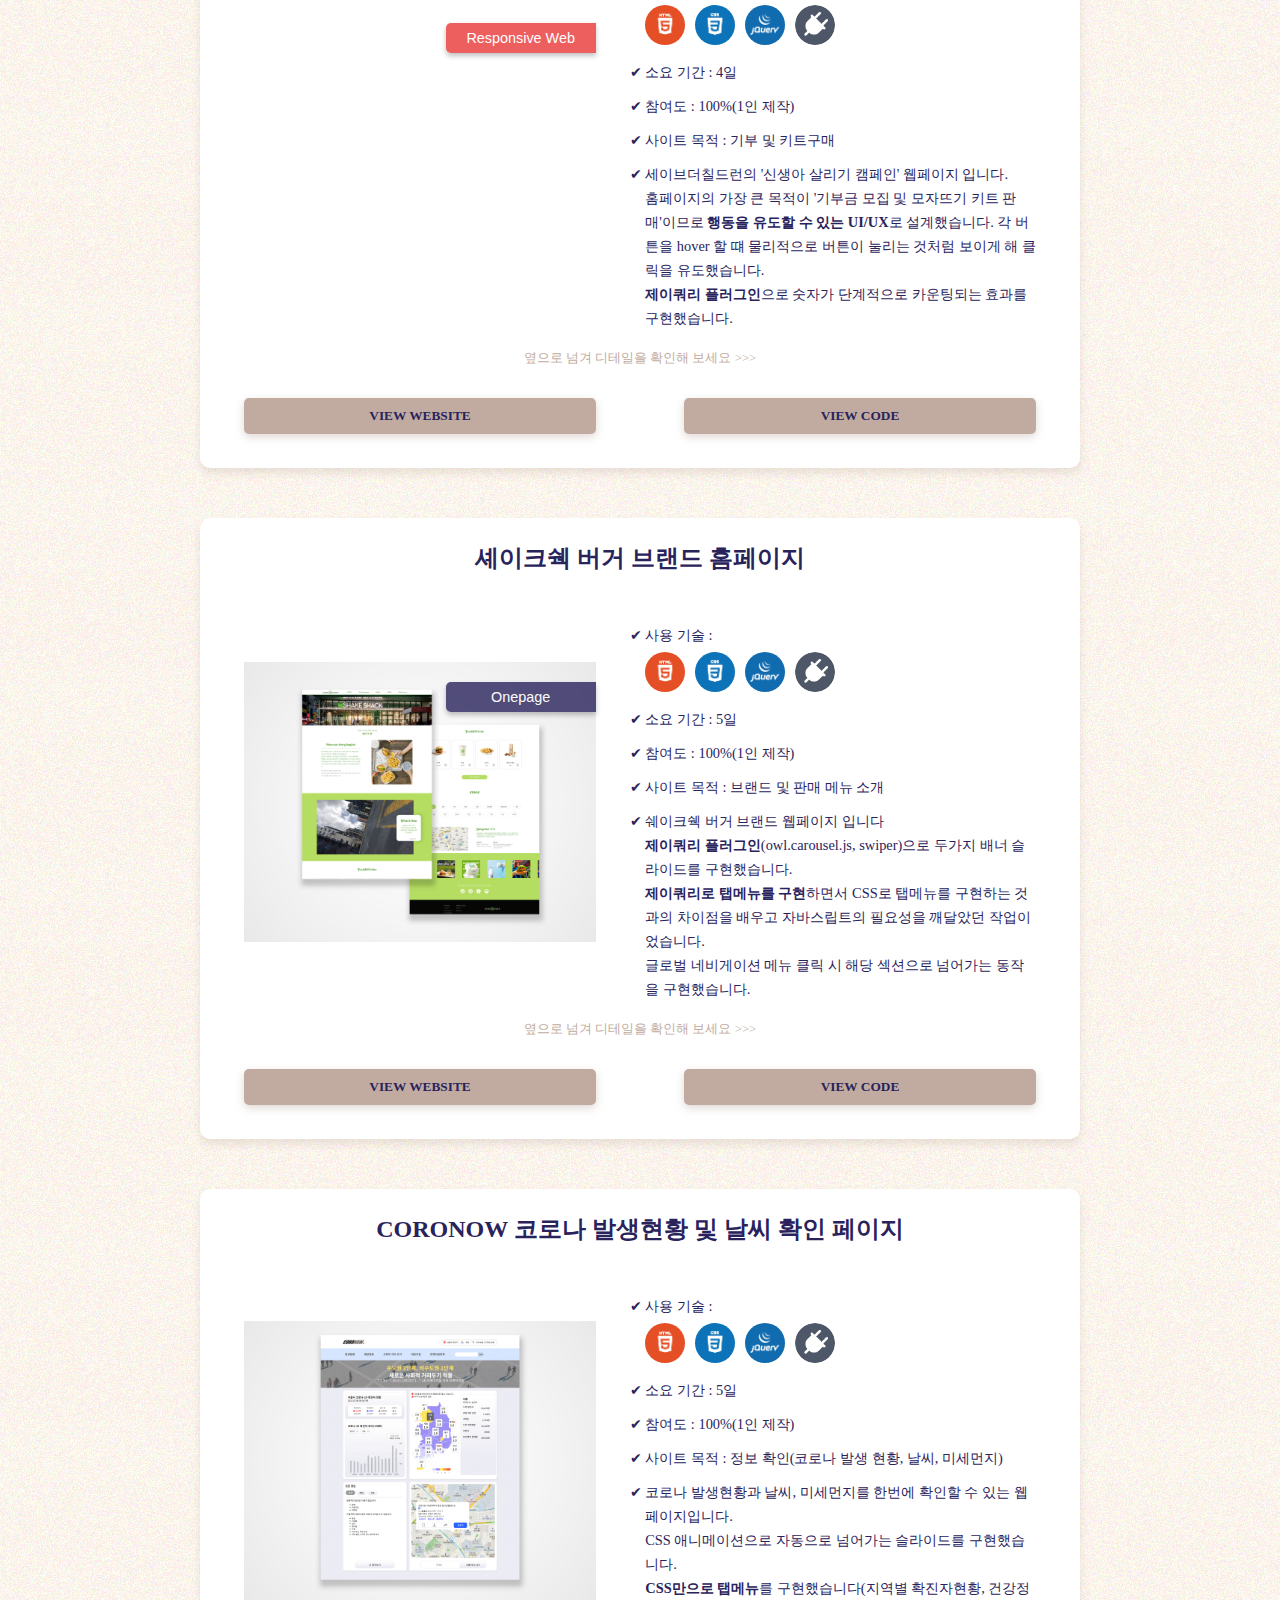
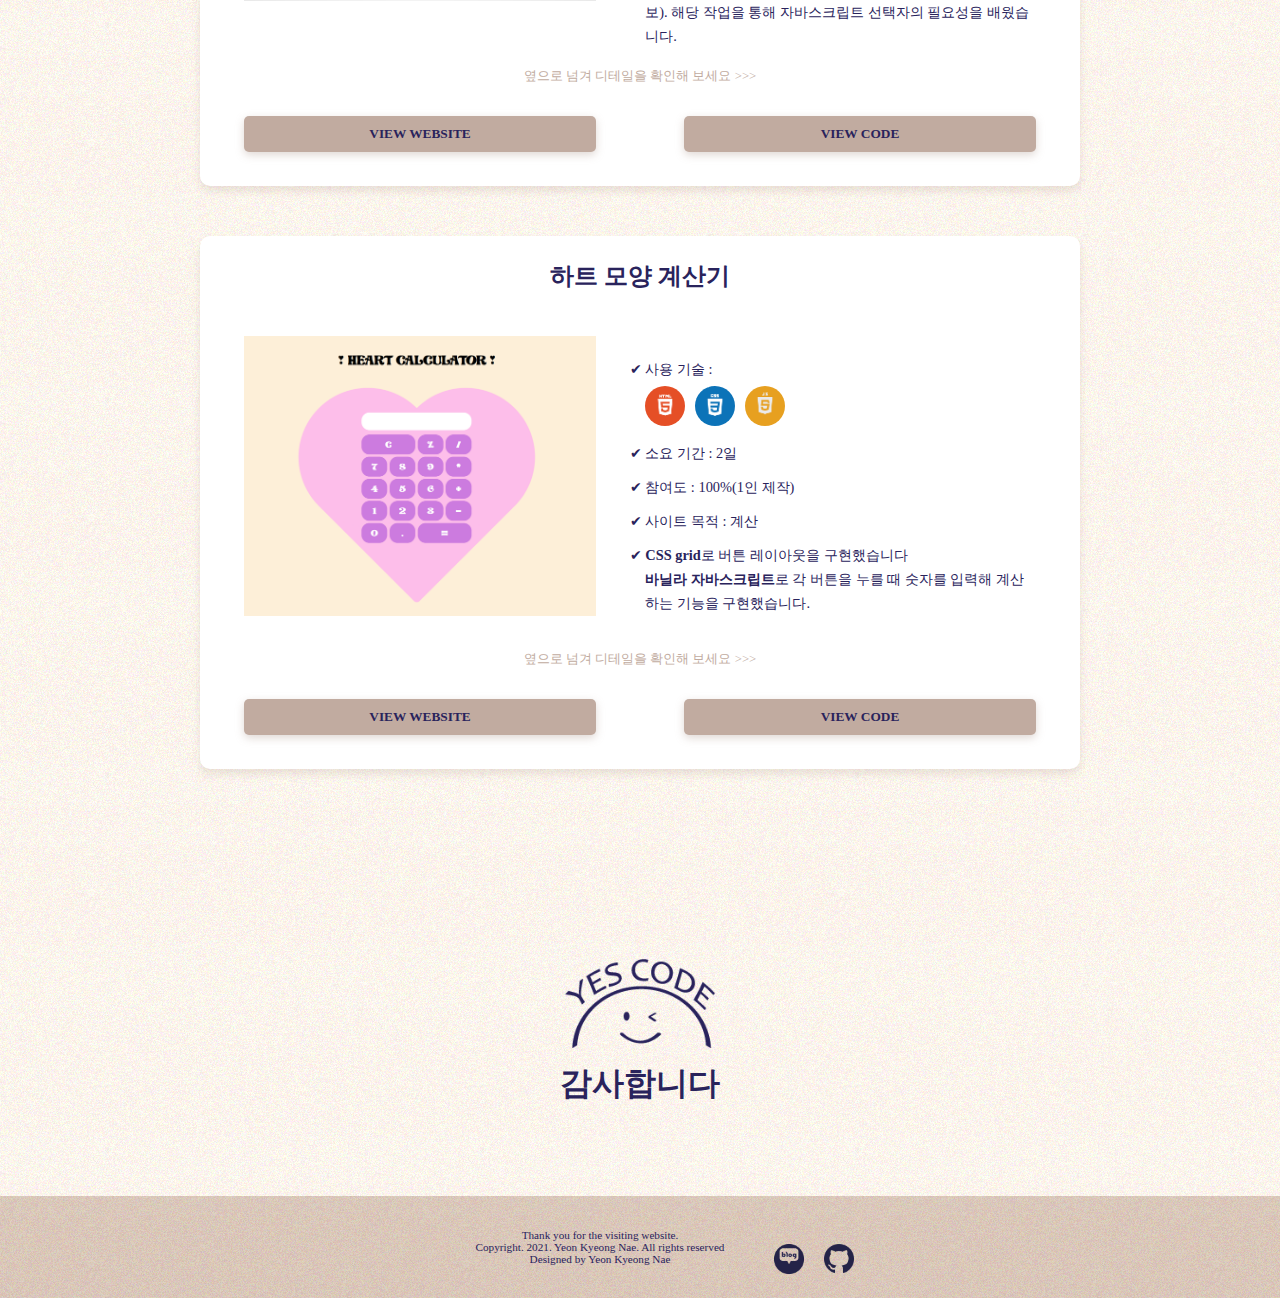
==== commit 80cd6bac: "Add files via upload" ====
--- a/index.html
+++ b/index.html
@@ -4,7 +4,13 @@
     <meta charset="UTF-8">
     <meta http-equiv="X-UA-Compatible" content="IE=edge">
     <meta name="viewport" content="width=device-width, initial-scale=1.0">
-    <title>Nae Yeon Kyeong-Portfolio</title>
+    <title>Yeonkyeong Nae-Portfolio</title>
+    <meta name="description" content="프론트엔드 개발자 내연경의 포트폴리오 입니다">
+    <meta property="og:type" content="website">
+	<meta property="og:title" content="Yeonkyeong Nae-Portfolio" />
+	<meta property="og:description" content="프론트엔드 개발자 내연경의 포트폴리오 입니다" />
+	<meta property="og:image" content="img/logo/logo.png" />
+	<meta property="og:url" content="http://yescode.dothome.co.kr" />
     <link rel="shortcut icon" href="img/logo/favicon.png">
     <link rel="stylesheet" href="css/header_footer.css">
     <link rel="stylesheet" href="css/style.css">
@@ -40,7 +46,7 @@
         </div>
         <section class="aboutMe" id="section1">
             <h3 class="sectionTitle">ABOUT ME</h3>
-            <div class="aboutMeWrap">
+            <div class="aboutMeWrap slideup">
                 <ul class="aboutMeCon">
                     <li>
                         <ul class="aboutMeConText">
@@ -57,13 +63,14 @@
                     <li>
                         <ul class="aboutMeConText">
                             <li>학력</li>
-                            <li>숙명여자대학교(르꼬르동블루 외식경영전공)</li>
+                            <li>2019 숙명여자대학교 졸업(르꼬르동블루 외식경영전공)</li>
                         </ul>
                     </li>
                     <li>
                         <ul class="aboutMeConText">
                             <li>교육</li>
-                            <li>UI/UX 웹디자인&웹퍼블리셔(프론트엔드)과정 수료</li>
+                            <li>2021 UI/UX 웹디자인&웹퍼블리셔(프론트엔드)과정 수료</li><br>
+                            <li>2021 디지털그래픽디자인(일러스트+포토샵)과정 수료</li>
                         </ul>
                     </li>
                     <li>
@@ -80,7 +87,7 @@
                     </li>
                 </ul>
             </div>
-            <div class="aboutMeText">
+            <div class="aboutMeText slideup">
                 <h4>저는 궁금하면 직접 부딪혀 경험하며 일을 할 때는 효율적인 것을 추구합니다.<br>
                 이러한 저의 성향이 개발이라는 직무와 잘 맞는다는 생각이 들어 유통회사 2년 차에 웹 프론트엔드 개발 직무에 도전했습니다.</h4>
     
@@ -99,18 +106,28 @@
         </section>
         <section class="blog" id="section2">
             <h3 class="sectionTitle">BLOG</h3>
-            <h4>배우기를 멈추지 않는 사람입니다.</h4>
-            <p>프로젝트를 진행하면서 학습하고 깨달은 내용들을 블로그, 깃허브에 정리하며 습득하고 있습니다.</p>
-            <ul class="blogLink">
+            <h4 class="slideup">배우기를 멈추지 않는 사람입니다.</h4>
+            <p class="slideup">프로젝트를 진행하면서 학습하고 깨달은 내용들을 블로그, 깃허브에 정리하며 습득하고 있습니다.</p>
+            <ul class="blogLink slideup">
                 <li>
                     <a href="https://blog.naver.com/yeunk0206" target="_blank">
-                        <img src="img/logo/naverblog-logo.png" alt="naver blog logo">
+                        <div class="flip-card">
+                            <div class="flip-card-inner">
+                                <img class="flip-card-front" src="img/logo/naverblog-logo.png" alt="naver blog logo">
+                                <img class="flip-card-back" src="img/logo/logo1x1.png" alt="logo image">
+                            </div>
+                        </div>
                         <br>네이버 블로그 바로가기
                     </a>
                 </li>
                 <li>
                     <a href="https://github.com/jasmine-my" target="_blank">
-                        <img src="img/logo/github_logo.png" alt="github logo">
+                        <div class="flip-card">
+                            <div class="flip-card-inner">
+                                <img class="flip-card-front" src="img/logo/github_logo.png" alt="github logo">
+                                <img class="flip-card-back" src="img/logo/logo1x1.png" alt="logo image">
+                            </div>
+                        </div>
                         <br>깃허브 바로가기
                     </a>
                 </li>
@@ -157,10 +174,10 @@
         </section>
         <section class="projects" id="section4">
             <h3 class="sectionTitle">PROJECTS</h3>
-            <h4>간결하고 읽기 쉬운 코드를 지향합니다</h4>
-            <p>원하는 결과를 위한 가장 간결한 방법을 고민합니다.</p>
+            <h4 class="slideup">간결하고 읽기 쉬운 코드를 지향합니다</h4>
+            <p class="slideup">원하는 결과를 위한 가장 간결한 방법을 고민합니다.</p>
             <p class="brown">* 아래 프로젝트는 개인 프로젝트로서 학습목적으로 제작되었습니다.</p>
-            <div class="slideContainer">
+            <div class="slideContainer slideup">
                 <h4>세이브더칠드런 캠페인 홈페이지</h4>
                 <div class="swiper mySwiper">
                     <div class="swiper-wrapper">
@@ -187,7 +204,7 @@
                                     </ul>
                                 </div>
                             </div>
-                            <p class="brown">옆으로 넘겨 디테일을 확인해 보세요 >>></p>
+                            <p class="brown blink">옆으로 넘겨 디테일을 확인해 보세요 >>></p>
                       </div>
                       <div class="swiper-slide">
                         <div class="slideCon">
@@ -206,7 +223,7 @@
                         </div>
                     </div>
                     <div class="slideBtn">
-                        <button onclick="window.open('sub_page/savethechildren/index.html')">VIEW WEBSITE</button>
+                        <button onclick="window.open('http://yesfrontend.dothome.co.kr/savethechildren/index.html')">VIEW WEBSITE</button>
                         <button onclick="window.open('https://github.com/jasmine-my/save-the-chilren')">VIEW CODE</button>
                     </div>
                 </div>
@@ -238,7 +255,7 @@
                                     </ul>
                                 </div>
                             </div>
-                            <p class="brown">옆으로 넘겨 디테일을 확인해 보세요 >>></p>
+                            <p class="brown blink">옆으로 넘겨 디테일을 확인해 보세요 >>></p>
                       </div>
                       <div class="swiper-slide">
                         <div class="slideCon">
@@ -266,7 +283,7 @@
                         </div>
                     </div>
                     <div class="slideBtn">
-                        <button onclick="window.open('sub_page/shakeshack/index.html')">VIEW WEBSITE</button>
+                        <button onclick="window.open('http://yesfrontend.dothome.co.kr/shakeshack/index.html')">VIEW WEBSITE</button>
                         <button onclick="window.open('https://github.com/jasmine-my/shakeshack')">VIEW CODE</button>
                     </div>
                 </div>
@@ -299,7 +316,7 @@
                                     </ul>
                                 </div>
                             </div>
-                            <p class="brown">옆으로 넘겨 디테일을 확인해 보세요 >>></p>
+                            <p class="brown blink">옆으로 넘겨 디테일을 확인해 보세요 >>></p>
                       </div>
                       <div class="swiper-slide">
                         <div class="slideCon">
@@ -355,7 +372,7 @@
                                 </ul>
                             </div>
                         </div>
-                        <p class="brown">옆으로 넘겨 디테일을 확인해 보세요 >>></p>
+                        <p class="brown blink">옆으로 넘겨 디테일을 확인해 보세요 >>></p>
                       </div>
                       <div class="swiper-slide">
                         <div class="slideCon">
@@ -380,15 +397,15 @@
         </section>
         <section class="contact" id="section5">
             <h3 class="sectionTitle">CONTACT</h3>
-            <p>궁금한 점이 있으시다면, 언제든지 아래 연락처로 연락 바랍니다.</p>
-            <p>🖱️click & 📋copy</p>
-            <ul class="contactList">
+            <p class="slideup">궁금한 점이 있으시다면, 언제든지 아래 연락처로 연락 바랍니다.</p>
+            <p class="slideup blink">🖱️click & 📋copy</p>
+            <ul class="contactList slideup">
                 <li class="copy"><i class="fas fa-envelope-square fa-lg"></i> yeunk0206@naver.com <input type="text" class="copyLink" value="yeunk0206@naver.com"></li>
                 <li class="copy"><i class="fas fa-phone-square fa-lg"></i> 010-9137-1521 <input type="text" class="copyLink" value="010-9137-1521"></li>
             </ul>
         </section>
         <section class="thanks">
-            <div class="thanksWrap">
+            <div class="thanksWrap slideup">
                 <img src="img/logo/logo.png" alt="logo">
                 <h2>감사합니다</h2>
             </div>
@@ -404,23 +421,22 @@
         </ul>
     </footer>
     <script src="http://code.jquery.com/jquery-1.12.4.js"></script>
-    <script>
-            var offsetTop = $('#skills').offset().top;
-            $(window).scroll(function() {
-            var height = $(window).height();
-            if($(window).scrollTop()+height > offsetTop) {
-            jQuery('.skillbar').each(function(){
-                jQuery(this).find('.skillbar-bar').animate({
-                width:jQuery(this).attr('data-percent')
-                },2000);
-            });
-            }
-            });
-    </script>
     <script src="js/portfolio.js"></script>
     <script src="js/swiper-bundle.js"></script>
     <script>
+        var offsetTop = $('#skills').offset().top;
+        $(window).scroll(function() {
+        var height = $(window).height();
+        if($(window).scrollTop()+height > offsetTop) {
+        jQuery('.skillbar').each(function(){
+            jQuery(this).find('.skillbar-bar').animate({
+            width:jQuery(this).attr('data-percent')
+            },2000);
+        });
+        }
+        });
+
         var swiper = new Swiper(".mySwiper", {});
     </script>
 </body>
-</html>
+</html>